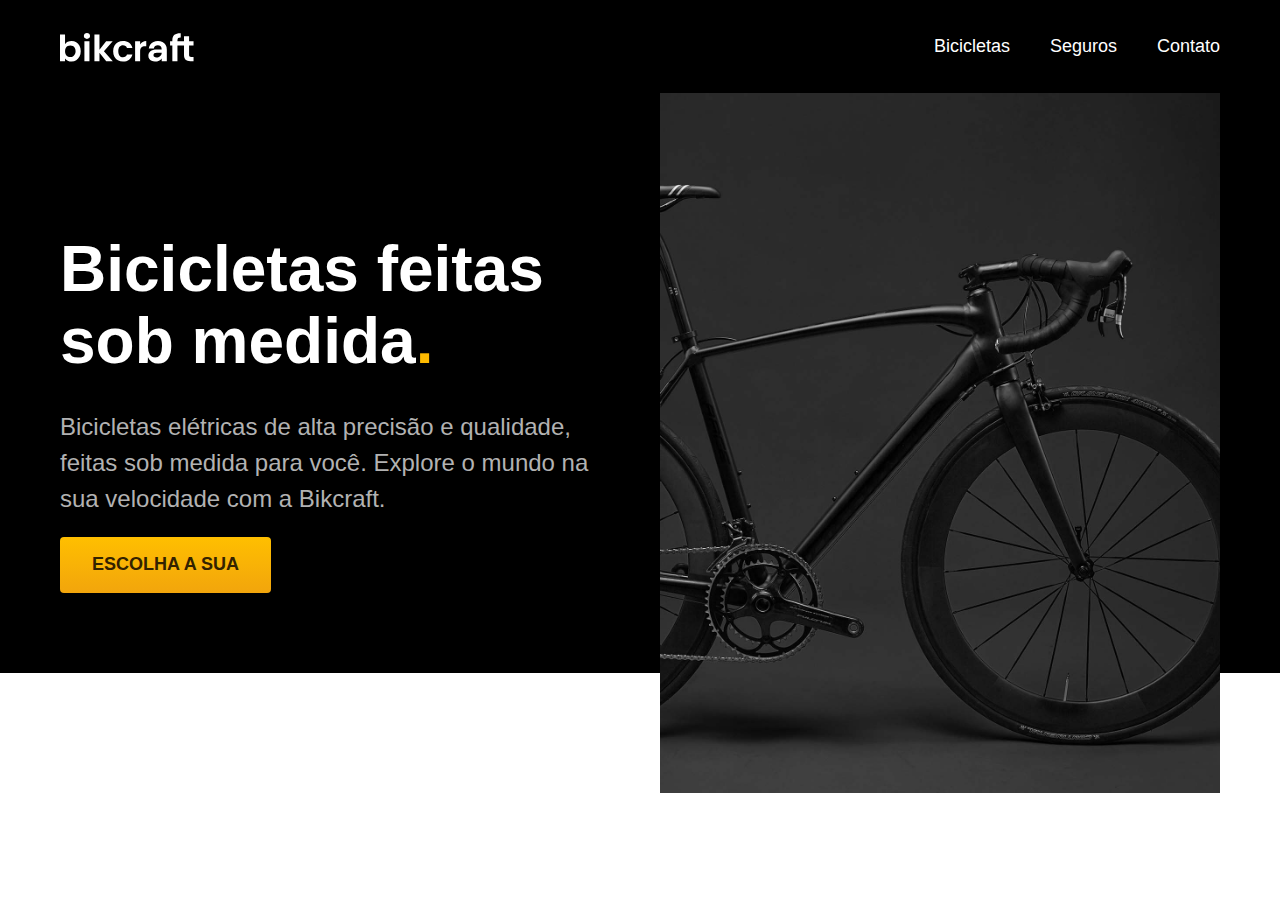
==== index.html @ 970bbe7c "box-shadow" ====
<!DOCTYPE html>

<html lang="pt-br">

<head>
  <meta charset="UTF-8">
  <meta name="viewport" content="width=device-width, initial-scale=1.0">
  <link rel="stylesheet" href="./css/style.css">
  <title>Bikcraft - Bicicletas Elétricas</title>
  <meta name="description" content="Bicicletas elétricas de alta precisão e qualidade, feitas sob medida para o cliente. Explore o mundo na sua velocidade com a Bikcraft." </head>

<body>
  <header class="header-bg">
    <div class="header">
      <a href="/index.html"><img src="/bikcraft.svg" alt="Bikcraft"></a>
      <nav aria-label="primaria"></nav>
      <ul class="header-menu">
        <li><a href="/bicicletas.html">Bicicletas</a></li>
        <li><a href="/seguros.html">Seguros</a></li>
        <li><a href="/contato.html">Contato</a></li>
      </ul>
    </div>
  </header>

  <main class="introducao-bg">
    <div class="introducao">
      <div class="introducao-conteudo">
        <h1>Bicicletas feitas sob medida<span>.</span></h1>
        <p>Bicicletas elétricas de alta precisão e qualidade, feitas sob medida para você. Explore o mundo na sua velocidade com a Bikcraft.</p>
        <a href="/bicicletas.html">Escolha a sua</a>
      </div>
      <div>
        <img src="/fotos/introducao.jpg" alt="Bicicleta elétrica">
      </div>
    </div>
  </main>
</body>

</html>
---- css/style.css ----
body {
  margin: 0px;
  font-family: Arial, Helvetica, sans-serif;
}

ul {
  padding: 0px;
  list-style: none;
}

img {
  max-width: 100%;
  display: block;
}

h1, 
ul,
p {
  margin: 0px;
}

a {
  text-decoration: none;
  color: inherit;
}

.header {
  display: flex;
  flex-wrap: wrap;
  gap: 20px;
  justify-content: space-between;
  align-items: center;
  padding: 20px;
  max-width: 1200px;
  box-sizing: border-box;
  margin-left: auto;
  margin-right: auto;
}

.header-bg {
background-color: #000;
}

.header-menu {
  display: flex;
  flex-wrap: wrap;
  gap: 40px;
}

.header-menu a {
  display: inline-block;
  padding: 16px 0px;
  font-size: 18px;
  color: #ffffff;
  position: relative;
}

.header-menu a:after {
  content: "";
  display: block;
  height: 2px;
  width: 0;
  background: #ffffff;
  margin-top: 4px;
  transition: 0.3s;
  position: absolute;
}

.header-menu a:hover:after {
  width: 100%;
}

@media (max-width: 800px) {
  .header-menu {
    gap: 20px;
  }
  .header-menu a {
    background: #111111;
    padding: 12px 16px;
    border-radius: 4px;
  }
  .header-menu a:hover {
    background-color: #2E2E2E;
  }
  .header-menu a:after {
    display: none;
  }
}

@media (max-width: 600px) {
  .header-menu {
    gap: 12px;
  }
  .header-menu a {
    padding: 8px 12px;
    font-size: 14px;
  }
}

.introducao-bg {
  background: #000000;
  color: #ffffff;
  box-shadow: inset 0px -120px #ffffff;
}

.introducao {
  display: grid;
  grid-template-columns: 1fr 1fr;
  gap: 0px 40px;
  box-sizing: border-box;
  max-width: 1200px;
  padding-left: 20px;
  padding-right: 20px;
  margin-left: auto;
  margin-right: auto;
}

.introducao-conteudo {
  align-self: end;
  padding-bottom: 200px;
}

.introducao h1 {
  margin-bottom: 32px;
  font-size: 64px;
  line-height: 1.125;
}

.introducao h1 span {
  color: #FFBB00;
}

.introducao p {
  margin-bottom: 20px;
  font-size: 24px;
  line-height: 1.5;
  color: #b2b2b2;
}


.introducao img {
 height: 100%;
 object-fit: cover;
}

.introducao a {
  display: inline-block;
  padding: 16px 32px;
  background: linear-gradient(#ffbf00, #f2a50c);
  border-radius: 4px;
  box-shadow: 0 1px 2px rgba(0, 0, 0, 0.1);
  text-transform: uppercase;
  color: #332200;
  font-size: 18px;
  line-height: 1.33;
  font-weight: bold;
}

.introducao a:hover {
  background: linear-gradient(#ffb60d, #e59317) ;
}

@media (max-width: 1200px) {
  .introducao h1 {
    font-size: 48px;
  }
  .introducao p {
    font-size: 18px;
  }
}

@media (max-width: 800px) {
  .introducao h1 {
    font-size: 32px;
    margin-bottom: 16px;
  }
  .introducao-conteudo {
    margin-bottom: 0px;
  } 
  .introducao {
    grid-template-columns: 1fr;
    gap: 32px;
  }
  .introducao img {
    height: 300px;
    width: 100%;
  }
  .introducao-bg {
    padding-top: 40px;
    background: #111111;
    box-shadow: inset 0px -60px #ffffff;
  }
}

@media (max-width: 600px) {
  .introducao a {
    padding: 12px 16px;
    font-size: 16px;
  }
}
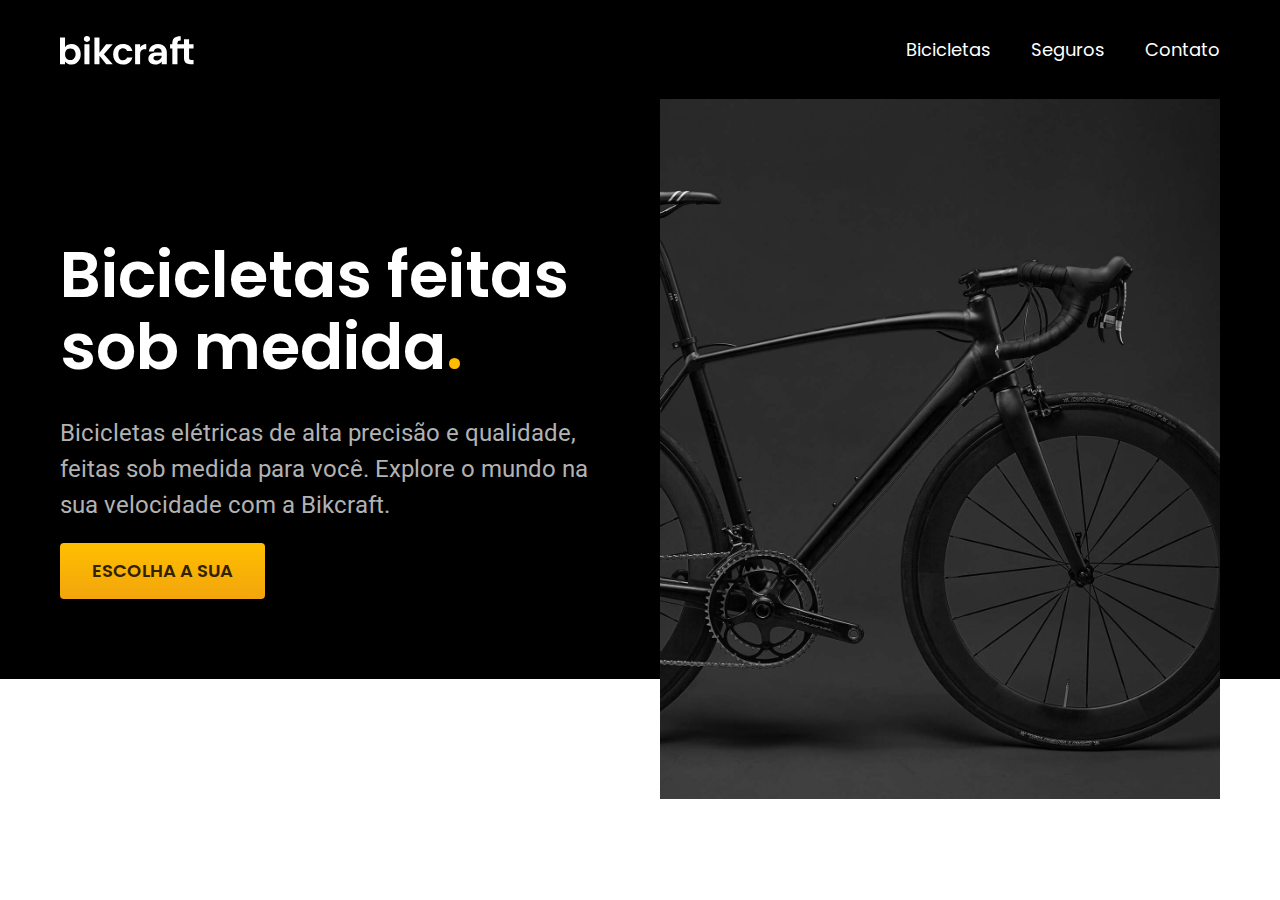
==== commit 25bce35b: "import-css" ====
--- a/index.html
+++ b/index.html
@@ -5,9 +5,14 @@
 <head>
   <meta charset="UTF-8">
   <meta name="viewport" content="width=device-width, initial-scale=1.0">
+  <meta name="description" content="Bicicletas elétricas de alta precisão e qualidade, feitas sob medida para o cliente. Explore o mundo na sua velocidade com a Bikcraft.">
   <link rel="stylesheet" href="./css/style.css">
+  <link rel="preconnect" href="https://fonts.googleapis.com">
+  <link rel="preconnect" href="https://fonts.gstatic.com" crossorigin>
+  <link href="https://fonts.googleapis.com/css2?family=Poppins:wght@400;600&family=Roboto:wght@400;500&display=swap" rel="stylesheet">
   <title>Bikcraft - Bicicletas Elétricas</title>
-  <meta name="description" content="Bicicletas elétricas de alta precisão e qualidade, feitas sob medida para o cliente. Explore o mundo na sua velocidade com a Bikcraft." </head>
+</head>
+
 
 <body>
   <header class="header-bg">
@@ -27,7 +32,7 @@
       <div class="introducao-conteudo">
         <h1>Bicicletas feitas sob medida<span>.</span></h1>
         <p>Bicicletas elétricas de alta precisão e qualidade, feitas sob medida para você. Explore o mundo na sua velocidade com a Bikcraft.</p>
-        <a href="/bicicletas.html">Escolha a sua</a>
+        <a class="botao" href="/bicicletas.html">Escolha a sua</a>
       </div>
       <div>
         <img src="/fotos/introducao.jpg" alt="Bicicleta elétrica">
--- a/css/style.css
+++ b/css/style.css
@@ -1,200 +1,4 @@
-body {
-  margin: 0px;
-  font-family: Arial, Helvetica, sans-serif;
-}
-
-ul {
-  padding: 0px;
-  list-style: none;
-}
-
-img {
-  max-width: 100%;
-  display: block;
-}
-
-h1, 
-ul,
-p {
-  margin: 0px;
-}
-
-a {
-  text-decoration: none;
-  color: inherit;
-}
-
-.header {
-  display: flex;
-  flex-wrap: wrap;
-  gap: 20px;
-  justify-content: space-between;
-  align-items: center;
-  padding: 20px;
-  max-width: 1200px;
-  box-sizing: border-box;
-  margin-left: auto;
-  margin-right: auto;
-}
-
-.header-bg {
-background-color: #000;
-}
-
-.header-menu {
-  display: flex;
-  flex-wrap: wrap;
-  gap: 40px;
-}
-
-.header-menu a {
-  display: inline-block;
-  padding: 16px 0px;
-  font-size: 18px;
-  color: #ffffff;
-  position: relative;
-}
-
-.header-menu a:after {
-  content: "";
-  display: block;
-  height: 2px;
-  width: 0;
-  background: #ffffff;
-  margin-top: 4px;
-  transition: 0.3s;
-  position: absolute;
-}
-
-.header-menu a:hover:after {
-  width: 100%;
-}
-
-@media (max-width: 800px) {
-  .header-menu {
-    gap: 20px;
-  }
-  .header-menu a {
-    background: #111111;
-    padding: 12px 16px;
-    border-radius: 4px;
-  }
-  .header-menu a:hover {
-    background-color: #2E2E2E;
-  }
-  .header-menu a:after {
-    display: none;
-  }
-}
-
-@media (max-width: 600px) {
-  .header-menu {
-    gap: 12px;
-  }
-  .header-menu a {
-    padding: 8px 12px;
-    font-size: 14px;
-  }
-}
-
-.introducao-bg {
-  background: #000000;
-  color: #ffffff;
-  box-shadow: inset 0px -120px #ffffff;
-}
-
-.introducao {
-  display: grid;
-  grid-template-columns: 1fr 1fr;
-  gap: 0px 40px;
-  box-sizing: border-box;
-  max-width: 1200px;
-  padding-left: 20px;
-  padding-right: 20px;
-  margin-left: auto;
-  margin-right: auto;
-}
-
-.introducao-conteudo {
-  align-self: end;
-  padding-bottom: 200px;
-}
-
-.introducao h1 {
-  margin-bottom: 32px;
-  font-size: 64px;
-  line-height: 1.125;
-}
-
-.introducao h1 span {
-  color: #FFBB00;
-}
-
-.introducao p {
-  margin-bottom: 20px;
-  font-size: 24px;
-  line-height: 1.5;
-  color: #b2b2b2;
-}
-
-
-.introducao img {
- height: 100%;
- object-fit: cover;
-}
-
-.introducao a {
-  display: inline-block;
-  padding: 16px 32px;
-  background: linear-gradient(#ffbf00, #f2a50c);
-  border-radius: 4px;
-  box-shadow: 0 1px 2px rgba(0, 0, 0, 0.1);
-  text-transform: uppercase;
-  color: #332200;
-  font-size: 18px;
-  line-height: 1.33;
-  font-weight: bold;
-}
-
-.introducao a:hover {
-  background: linear-gradient(#ffb60d, #e59317) ;
-}
-
-@media (max-width: 1200px) {
-  .introducao h1 {
-    font-size: 48px;
-  }
-  .introducao p {
-    font-size: 18px;
-  }
-}
-
-@media (max-width: 800px) {
-  .introducao h1 {
-    font-size: 32px;
-    margin-bottom: 16px;
-  }
-  .introducao-conteudo {
-    margin-bottom: 0px;
-  } 
-  .introducao {
-    grid-template-columns: 1fr;
-    gap: 32px;
-  }
-  .introducao img {
-    height: 300px;
-    width: 100%;
-  }
-  .introducao-bg {
-    padding-top: 40px;
-    background: #111111;
-    box-shadow: inset 0px -60px #ffffff;
-  }
-}
-
-@media (max-width: 600px) {
-  .introducao a {
-    padding: 12px 16px;
-    font-size: 16px;
-  }
-}+@import "global/header.css";
+@import "global/global.css";
+@import "home/introducao.css";
+@import "utilidades/componentes.css"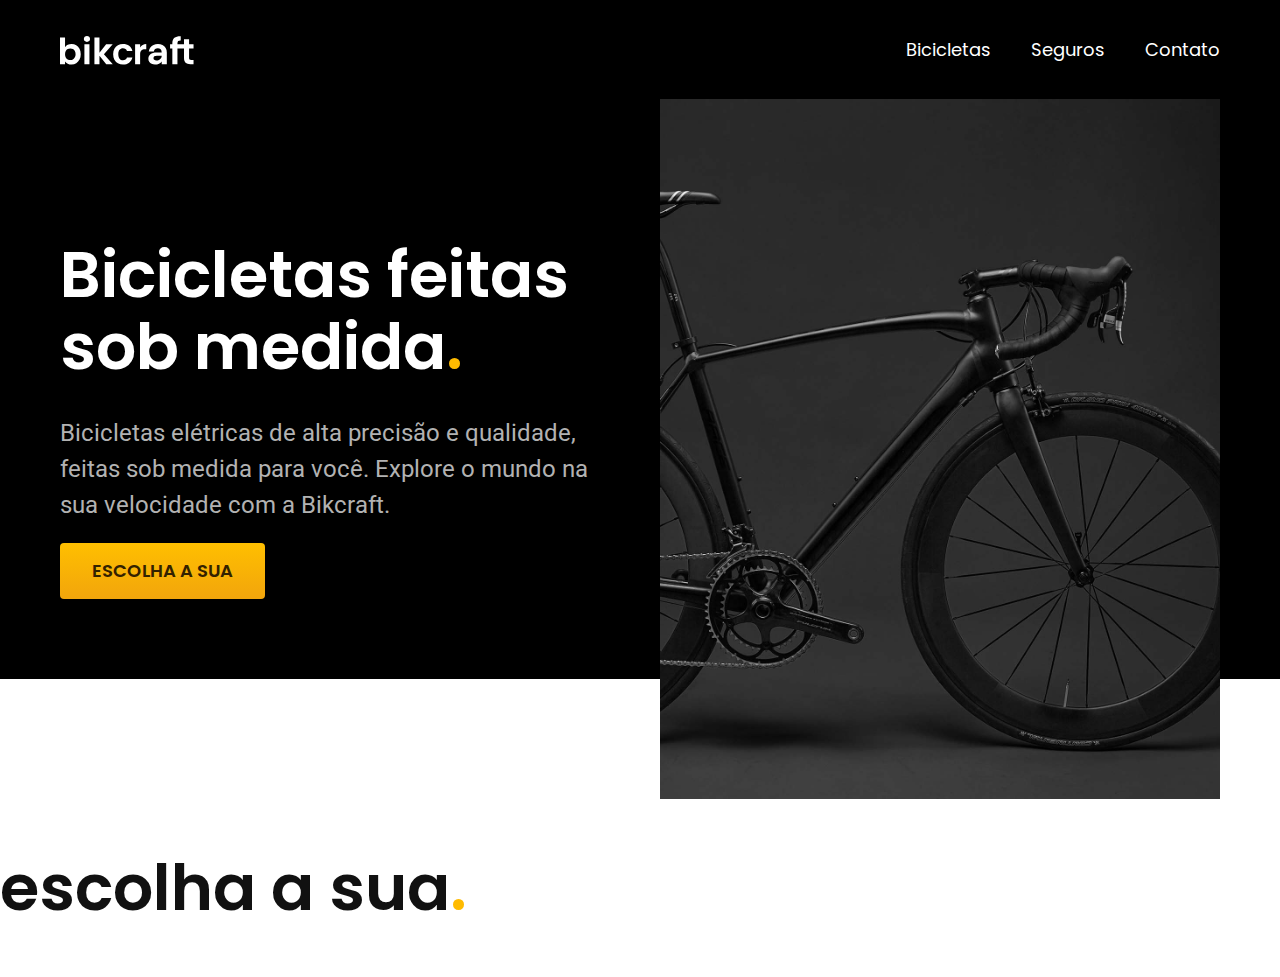
==== commit 2f0578f3: "tipografia-cores-utilitarios" ====
--- a/index.html
+++ b/index.html
@@ -19,7 +19,7 @@
     <div class="header">
       <a href="/index.html"><img src="/bikcraft.svg" alt="Bikcraft"></a>
       <nav aria-label="primaria"></nav>
-      <ul class="header-menu">
+      <ul class="header-menu cor-0">
         <li><a href="/bicicletas.html">Bicicletas</a></li>
         <li><a href="/seguros.html">Seguros</a></li>
         <li><a href="/contato.html">Contato</a></li>
@@ -30,8 +30,8 @@
   <main class="introducao-bg">
     <div class="introducao">
       <div class="introducao-conteudo">
-        <h1>Bicicletas feitas sob medida<span>.</span></h1>
-        <p>Bicicletas elétricas de alta precisão e qualidade, feitas sob medida para você. Explore o mundo na sua velocidade com a Bikcraft.</p>
+        <h1 class="texto-grande cor-0">Bicicletas feitas sob medida<span class="cor-p1">.</span></h1>
+        <p class="texto-medio cor-5">Bicicletas elétricas de alta precisão e qualidade, feitas sob medida para você. Explore o mundo na sua velocidade com a Bikcraft.</p>
         <a class="botao" href="/bicicletas.html">Escolha a sua</a>
       </div>
       <div>
@@ -39,6 +39,8 @@
       </div>
     </div>
   </main>
+
+  <h2 class="texto-grande">escolha a sua<span class="cor-p1">.</span></h2>
 </body>
 
 </html>--- a/css/style.css
+++ b/css/style.css
@@ -1,4 +1,6 @@
 @import "global/header.css";
 @import "global/global.css";
 @import "home/introducao.css";
-@import "utilidades/componentes.css"+@import "utilidades/componentes.css";
+@import "utilidades/tipografia.css";
+@import "utilidades/cores.css";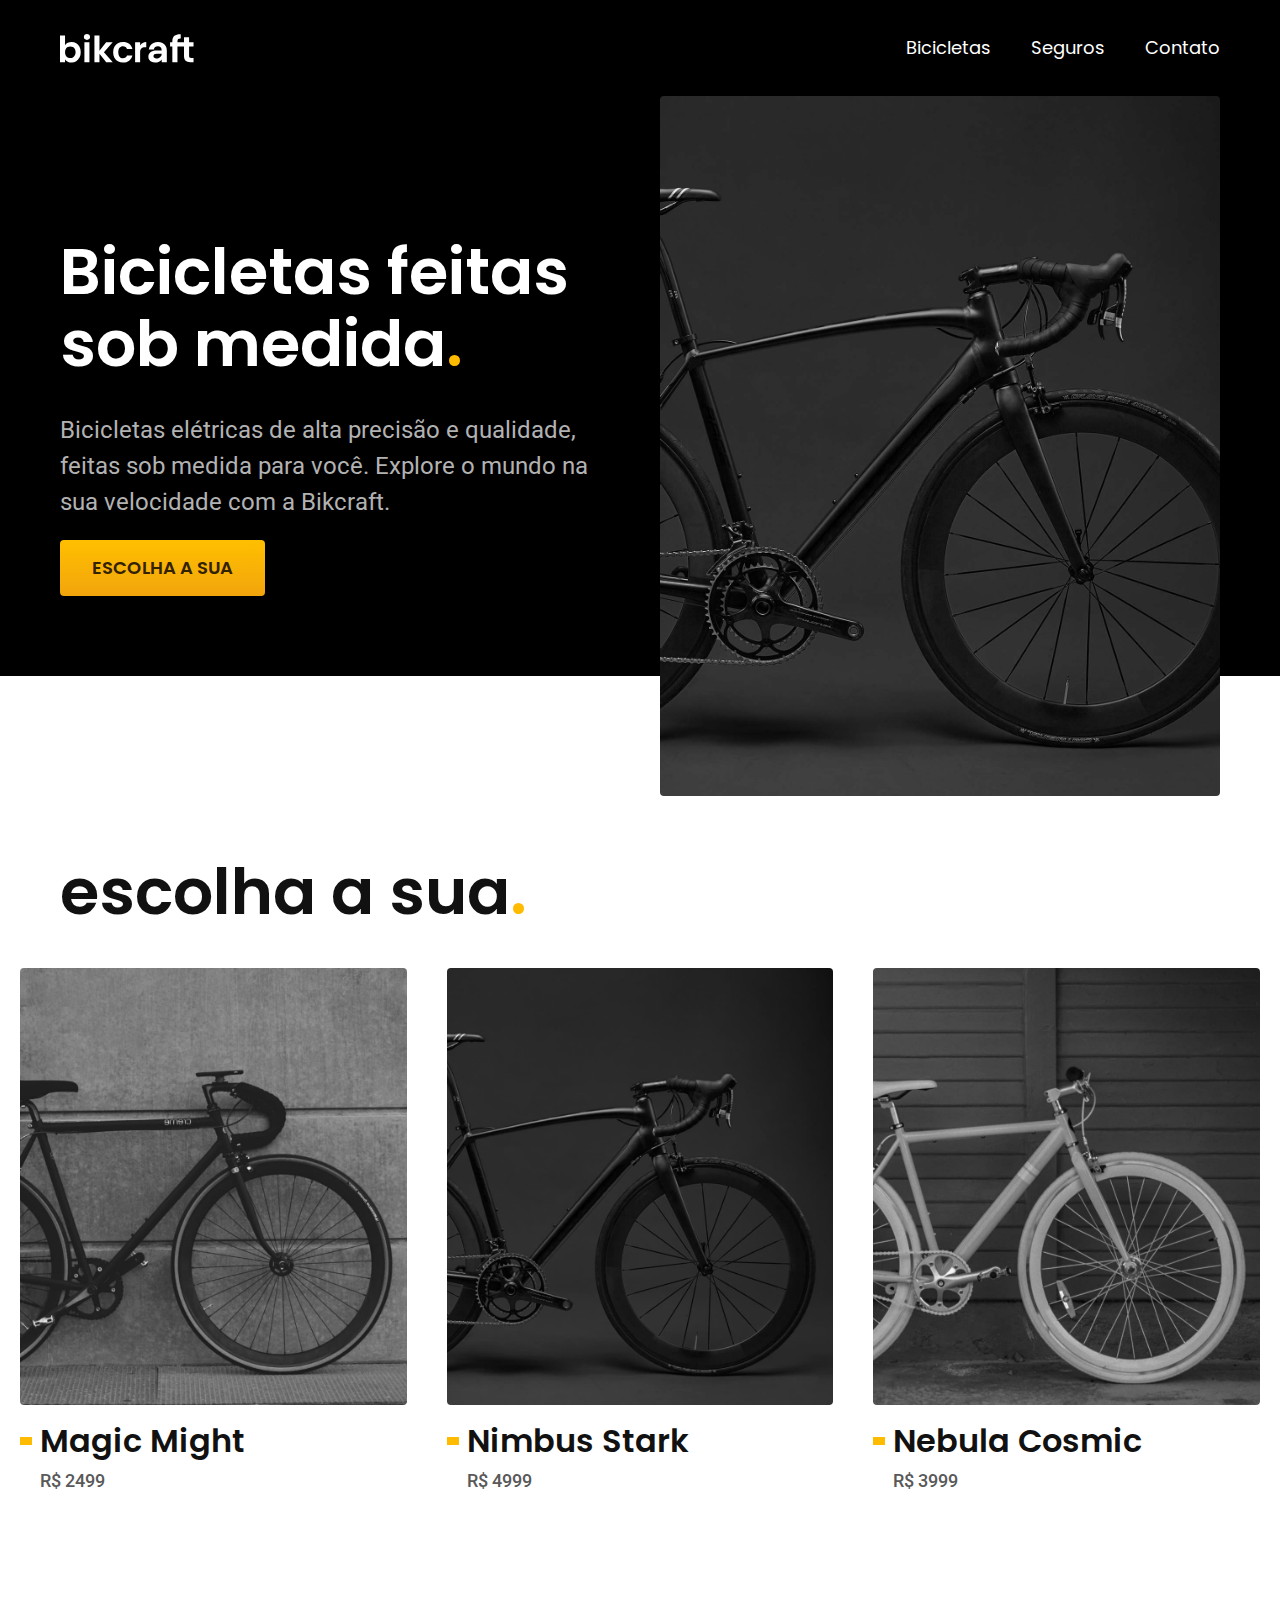
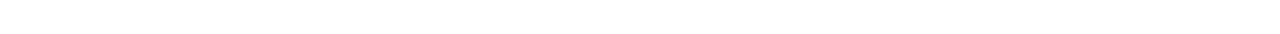
==== commit 3a23b969: "container-bicicleta-lista" ====
--- a/index.html
+++ b/index.html
@@ -16,10 +16,10 @@
 
 <body>
   <header class="header-bg">
-    <div class="header">
+    <div class="container header">
       <a href="/index.html"><img src="/bikcraft.svg" alt="Bikcraft"></a>
       <nav aria-label="primaria"></nav>
-      <ul class="header-menu cor-0">
+      <ul class="header-menu font-1-m cor-0">
         <li><a href="/bicicletas.html">Bicicletas</a></li>
         <li><a href="/seguros.html">Seguros</a></li>
         <li><a href="/contato.html">Contato</a></li>
@@ -28,10 +28,10 @@
   </header>
 
   <main class="introducao-bg">
-    <div class="introducao">
+    <div class="introducao container">
       <div class="introducao-conteudo">
-        <h1 class="texto-grande cor-0">Bicicletas feitas sob medida<span class="cor-p1">.</span></h1>
-        <p class="texto-medio cor-5">Bicicletas elétricas de alta precisão e qualidade, feitas sob medida para você. Explore o mundo na sua velocidade com a Bikcraft.</p>
+        <h1 class="font-1-xxl cor-0">Bicicletas feitas sob medida<span class="cor-p1">.</span></h1>
+        <p class="font-2-l cor-5">Bicicletas elétricas de alta precisão e qualidade, feitas sob medida para você. Explore o mundo na sua velocidade com a Bikcraft.</p>
         <a class="botao" href="/bicicletas.html">Escolha a sua</a>
       </div>
       <div>
@@ -39,8 +39,33 @@
       </div>
     </div>
   </main>
+  <article class="bicicletas-lista">
+    <h2 class="container font-1-xxl">escolha a sua<span class="cor-p1">.</span></h2>
 
-  <h2 class="texto-grande">escolha a sua<span class="cor-p1">.</span></h2>
+    <ul>
+      <li>
+        <a href="/bicicletas/magic.html">
+          <img src="/bicicletas/magic-home.jpg" alt="Bicicleta preta">
+          <h3 class="font-1-xl">Magic Might</h3>
+          <span class="font-2-m  cor-8">R$ 2499</span>
+        </a>
+      </li>
+      <li>
+        <a href="/bicicletas/nimbus.html">
+          <img src="/bicicletas/nimbus-home.jpg" alt="Bicicleta preta">
+          <h3 class="font-1-xl">Nimbus Stark</h3>
+          <span class="font-2-m  cor-8">R$ 4999</span>
+        </a>
+      </li>
+      <li>
+        <a href="/bicicletas/nebula.html">
+          <img src="/bicicletas/nebula-home.jpg" alt="Bicicleta preta">
+          <h3 class="font-1-xl">Nebula Cosmic</h3>
+          <span class="font-2-m  cor-8">R$ 3999</span>
+        </a>
+      </li>
+    </ul>
+  </article>
 </body>
 
 </html>--- a/css/style.css
+++ b/css/style.css
@@ -3,4 +3,5 @@
 @import "home/introducao.css";
 @import "utilidades/componentes.css";
 @import "utilidades/tipografia.css";
-@import "utilidades/cores.css";+@import "utilidades/cores.css";
+@import "bicicletas/bicicletas-lista.css"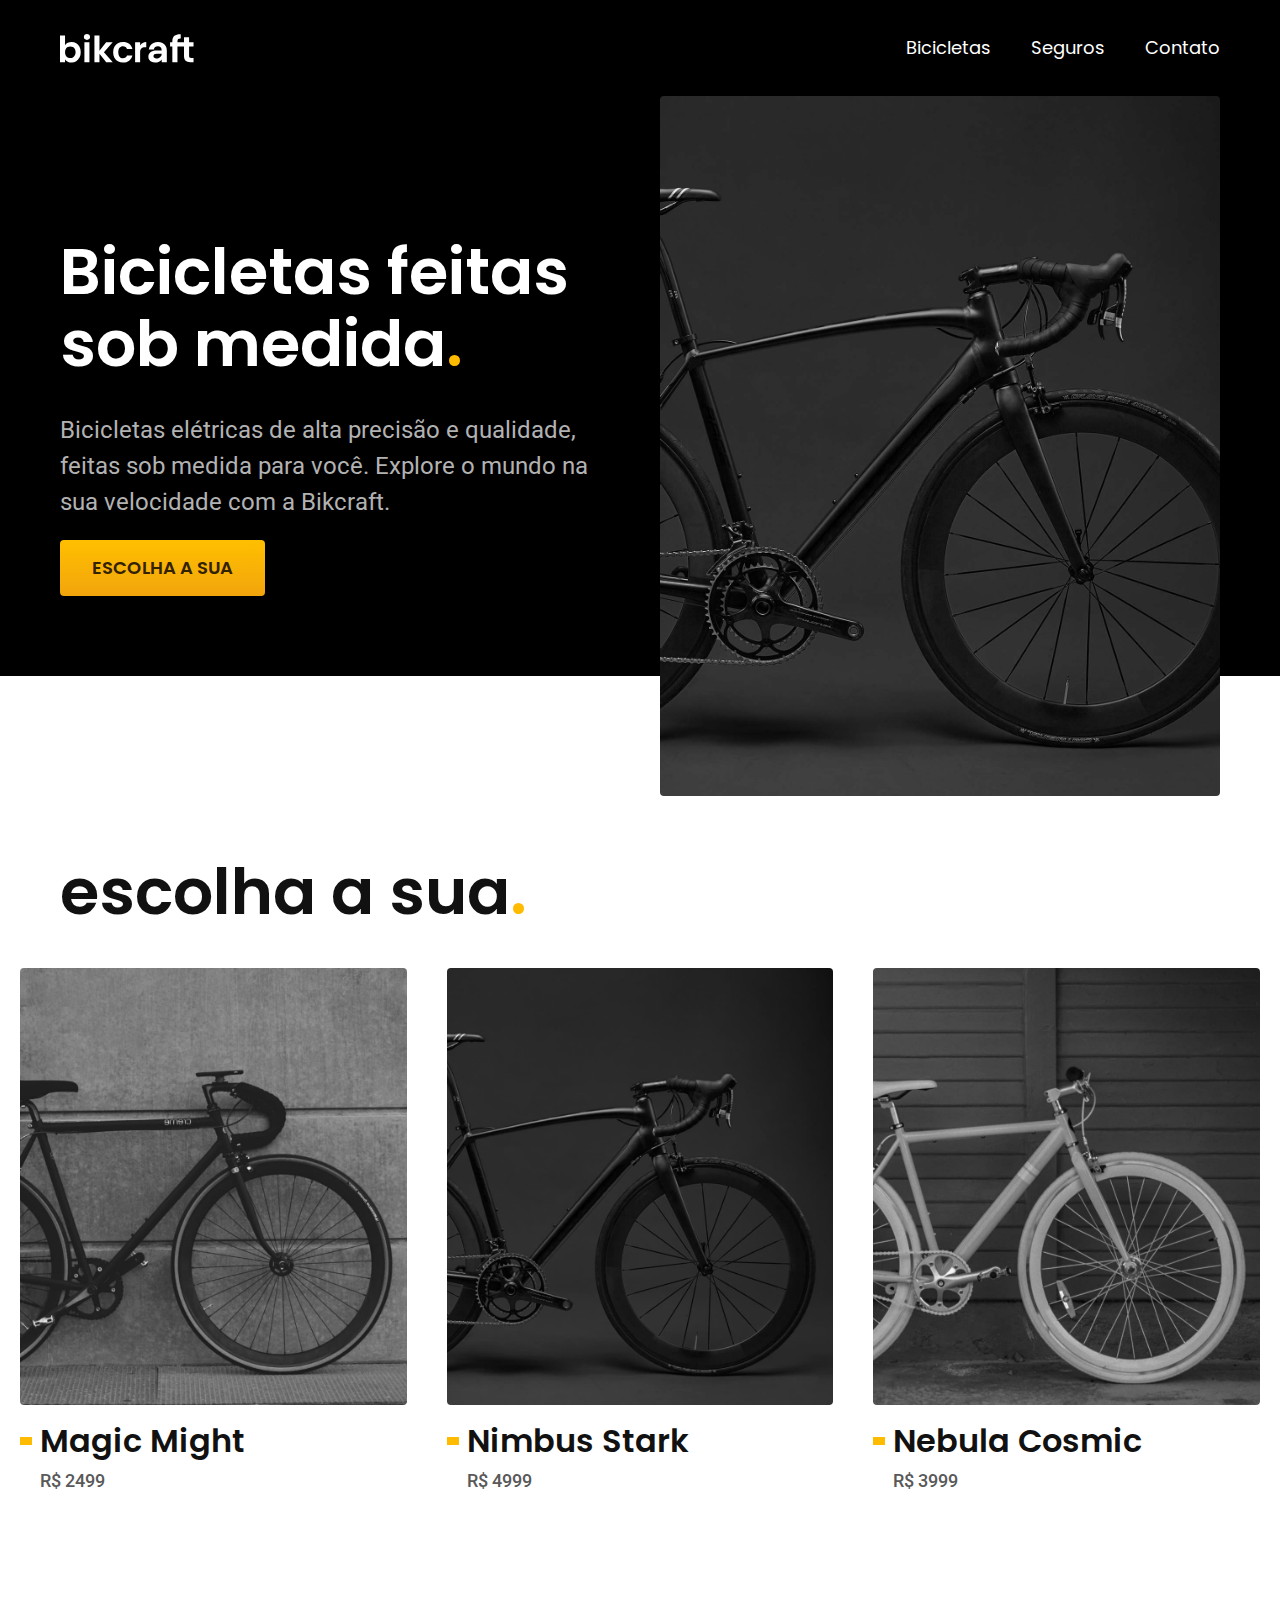
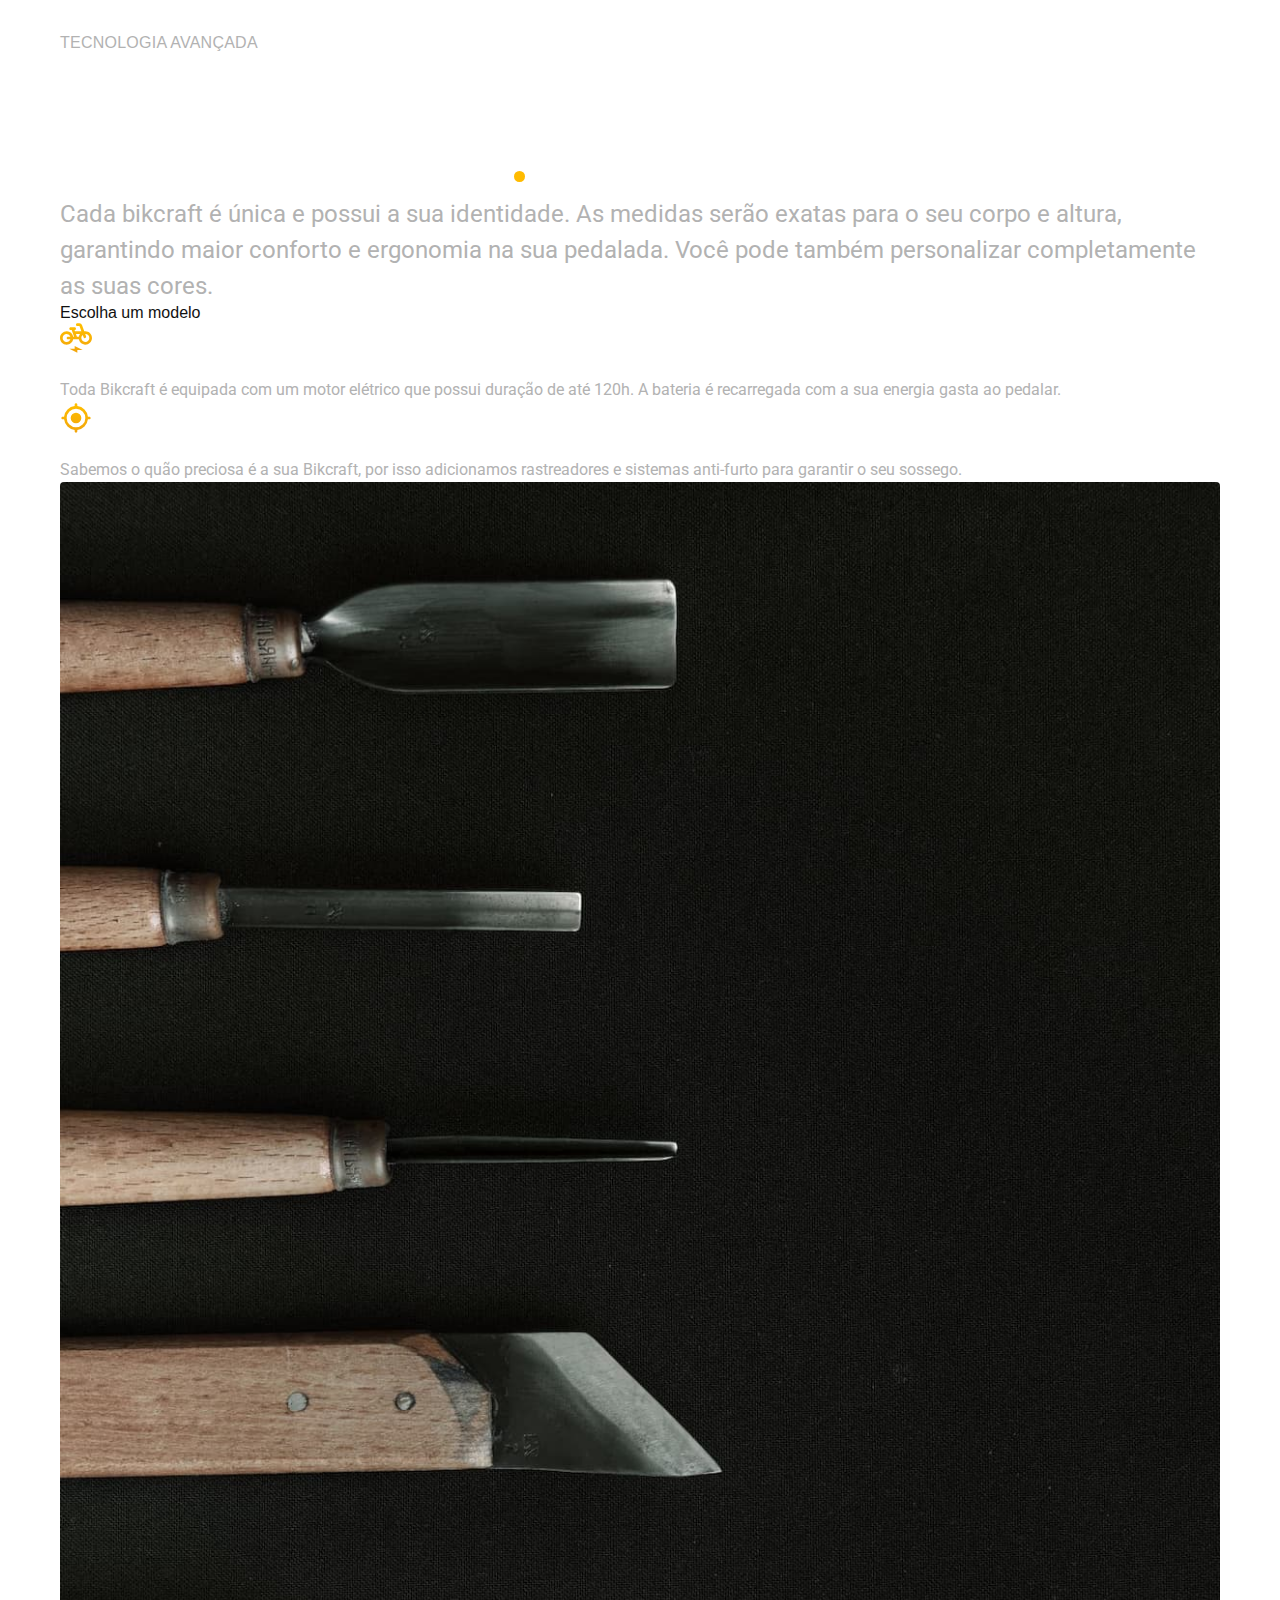
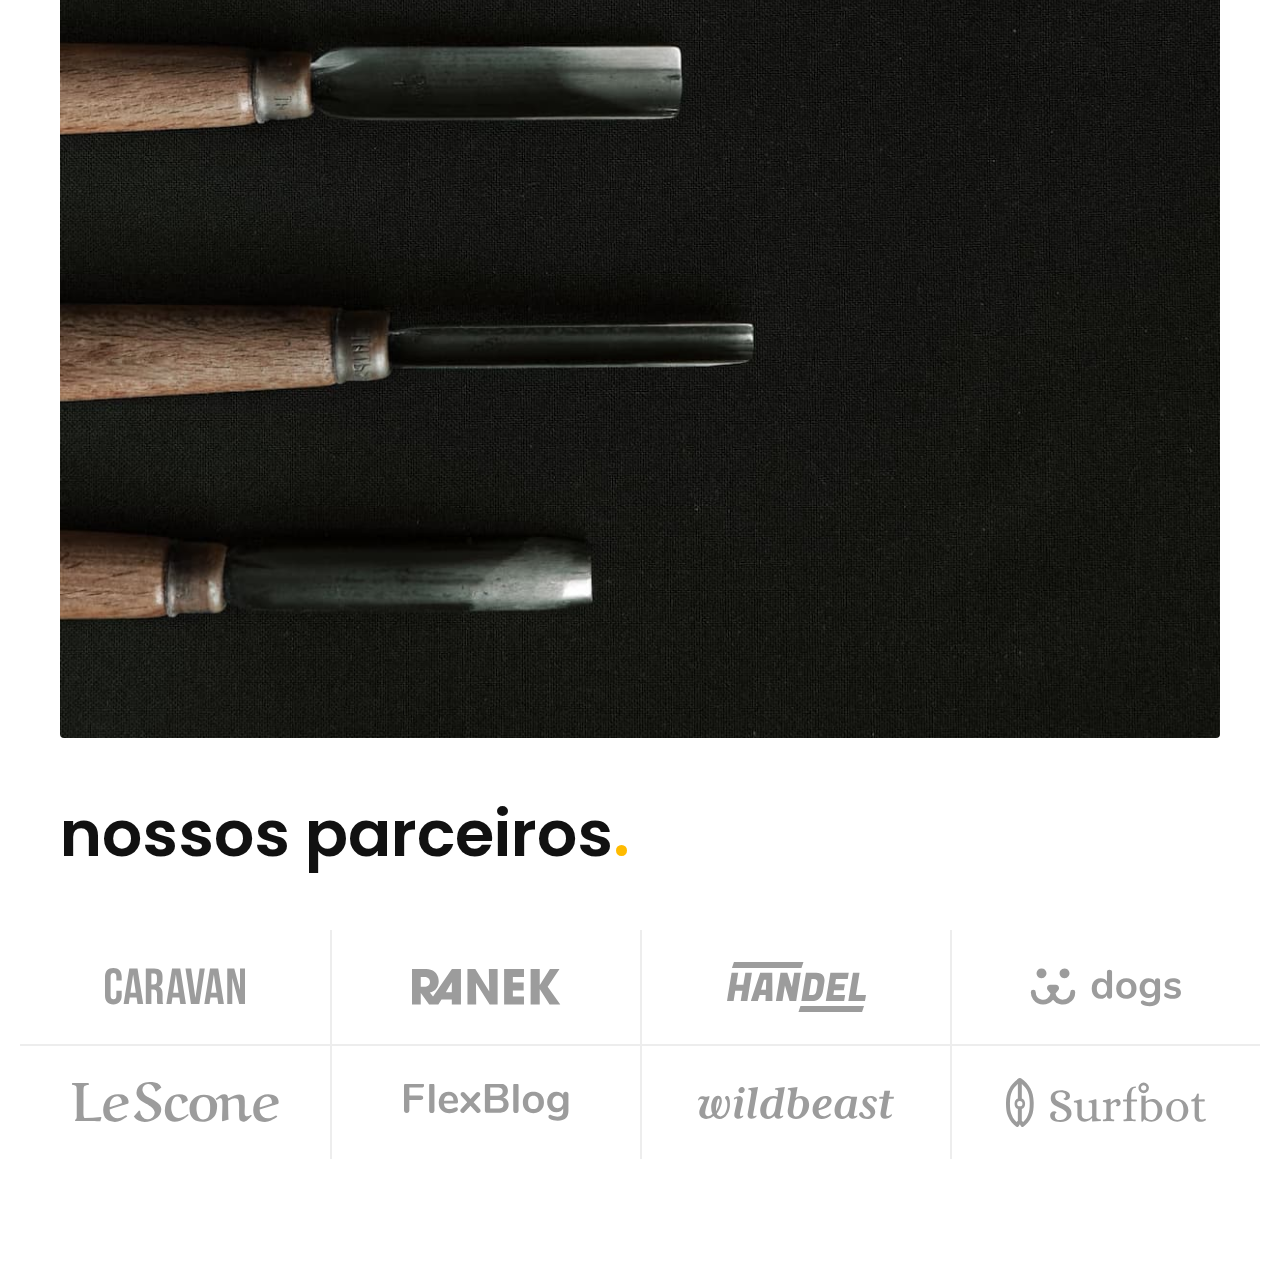
==== commit 0e438c0a: "parceiros" ====
--- a/index.html
+++ b/index.html
@@ -66,6 +66,49 @@
       </li>
     </ul>
   </article>
+
+  <article class="tecnologia-bg">
+    <div class="tecnologia container">
+      <div class="tecnologia-conteudo">
+        <span class="font-2-l-b cor-5">Tecnologia Avançada</span>
+        <h2 class="font-1-xxl cor-0">você escolhe as suas cores e componentes<span class="cor-p1">.</span></h2>
+        <p class="font-2-l cor-5">Cada bikcraft é única e possui a sua identidade. As medidas serão exatas para o seu corpo e altura, garantindo maior conforto e ergonomia na sua pedalada. Você pode também personalizar completamente as suas cores.</p>
+        <a class="link" href="/bicicletas.html">Escolha um modelo</a>
+        <div class="tecnologia-vantagens">
+          <div>
+            <img src="/icones/eletrica.svg" alt="">
+            <h3 class="font-1-m cor-0">Motor Elétrico</h3>
+            <p class="font-2-s cor-5">Toda Bikcraft é equipada com um motor elétrico que possui duração de até 120h. A bateria é recarregada com a sua energia gasta ao pedalar.</p>
+          </div>
+          <div>
+            <img src="/icones/rastreador.svg" alt="">
+            <h3 class="font-1-m cor-0">Rastreador</h3>
+            <p class="font-2-s cor-5">Sabemos o quão preciosa é a sua Bikcraft, por isso adicionamos rastreadores e sistemas anti-furto para garantir o seu sossego. </p>
+          </div>
+        </div>
+      </div>
+      <div class="tecnologia-imagem">
+        <img src="fotos/tecnologia.jpg" alt="">
+      </div>
+    </div>
+
+  </article>
+
+  <section class="parceiros" aria-label="Nossos Parceiros">
+    <h2 class="container font-1-xxl">nossos parceiros<span class="cor-p1">.</span></h2>
+    <ul>
+      <li><img src="/parceiros/caravan.svg" alt="caravan"></li>
+      <li><img src="/parceiros/ranek.svg" alt="ranek"></li>
+      <li><img src="/parceiros/handel.svg" alt="handel"></li>
+      <li><img src="/parceiros/dogs.svg" alt="dogs"></li>
+      <li><img src="/parceiros/lescone.svg" alt="lescone"></li>
+      <li><img src="/parceiros/flexblog.svg" alt="flexbog"></li>
+      <li><img src="/parceiros/wildbeast.svg" alt="wildbeast.svg"></li>
+      <li><img src="/parceiros/surfbot.svg" alt="surfbot.svg"></li>
+
+
+    </ul>
+  </section>
 </body>
 
 </html>--- a/css/style.css
+++ b/css/style.css
@@ -4,4 +4,6 @@
 @import "utilidades/componentes.css";
 @import "utilidades/tipografia.css";
 @import "utilidades/cores.css";
-@import "bicicletas/bicicletas-lista.css"+@import "bicicletas/bicicletas-lista.css";
+@import "home/tecnologia.css";
+@import "home/parceiros.css";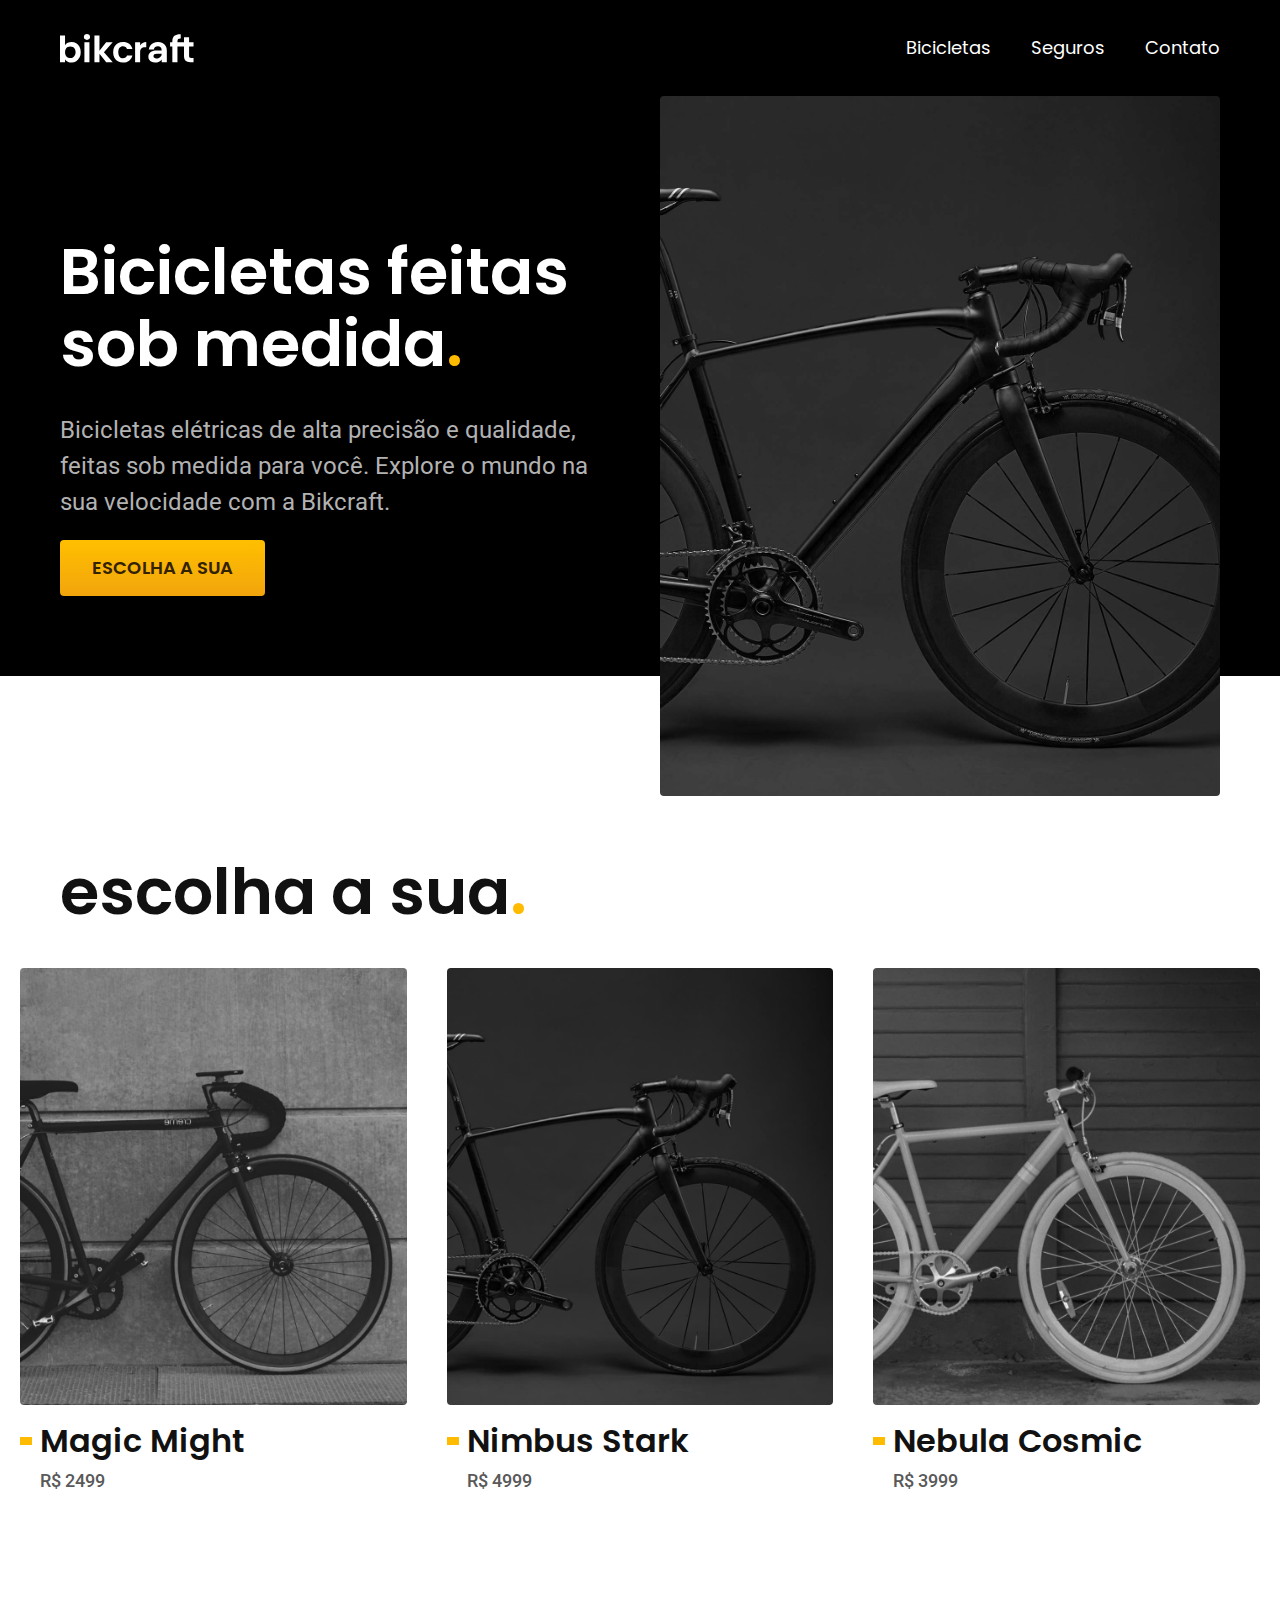
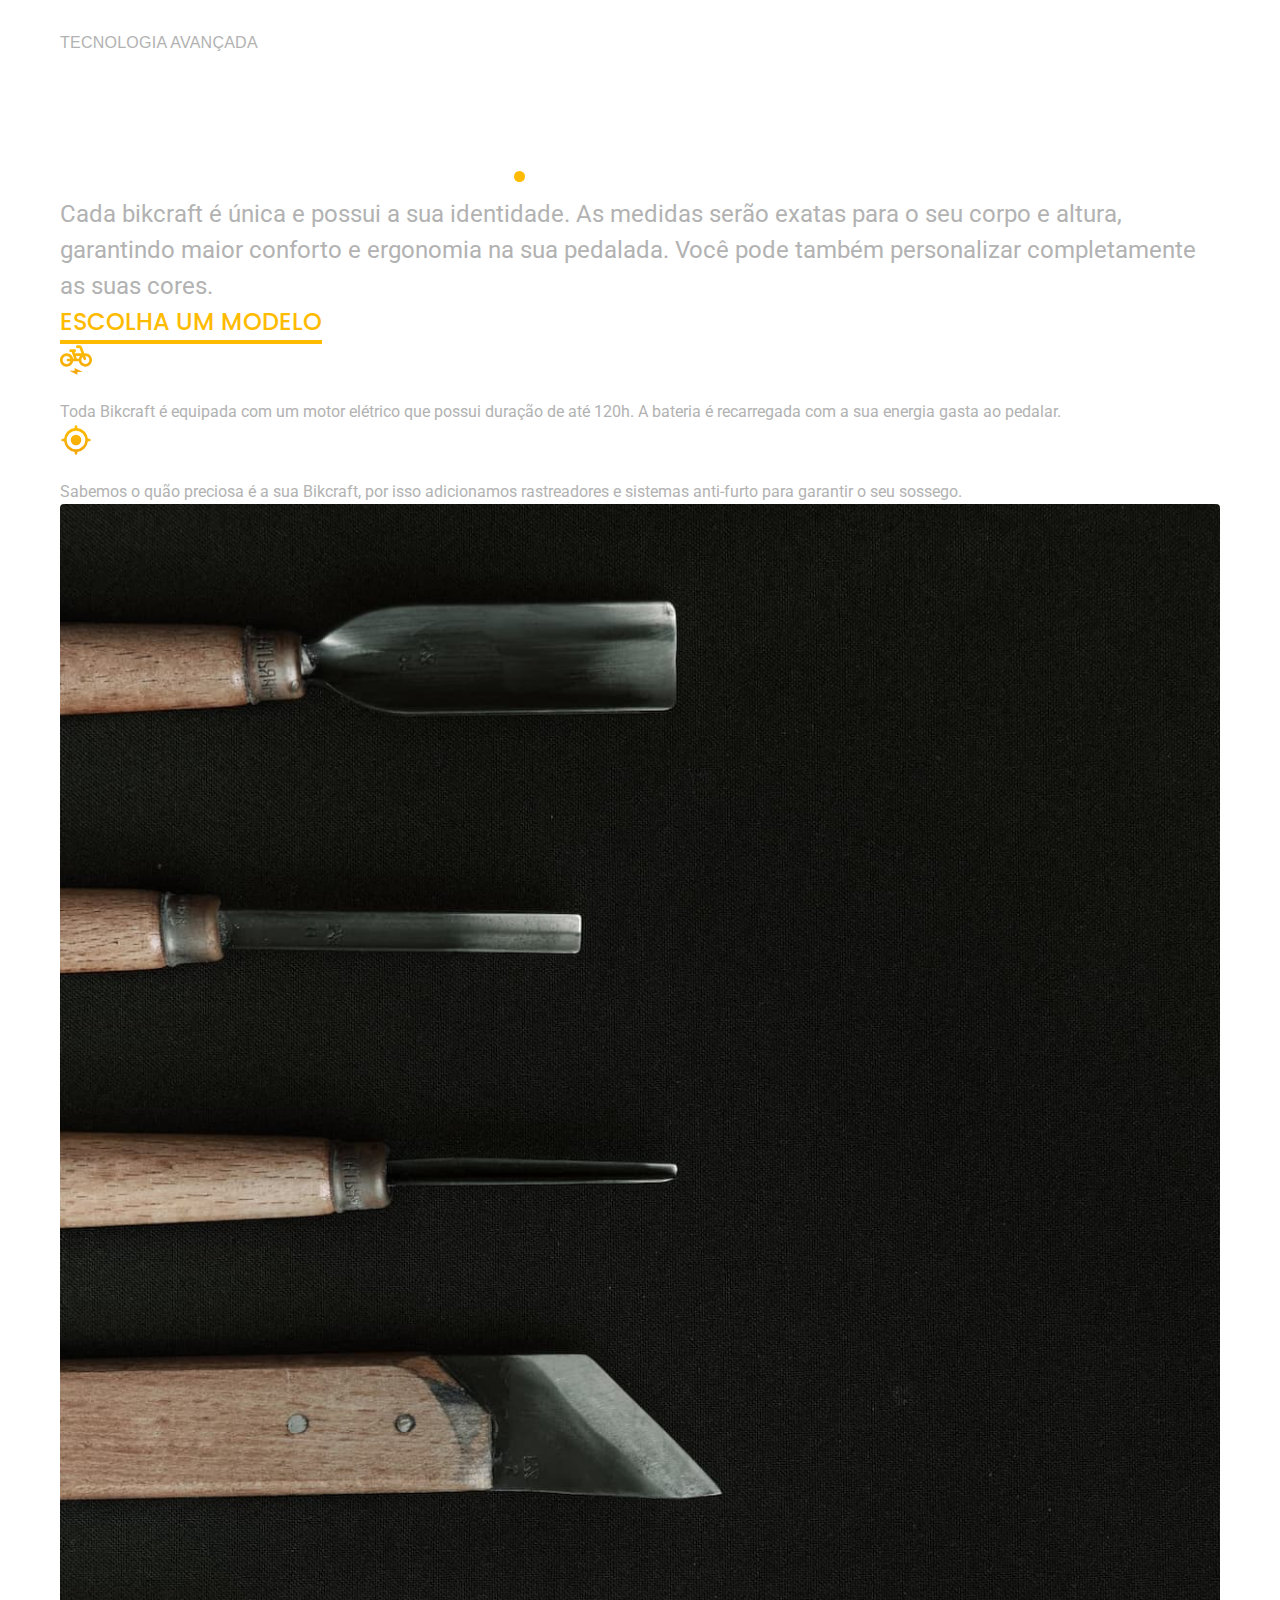
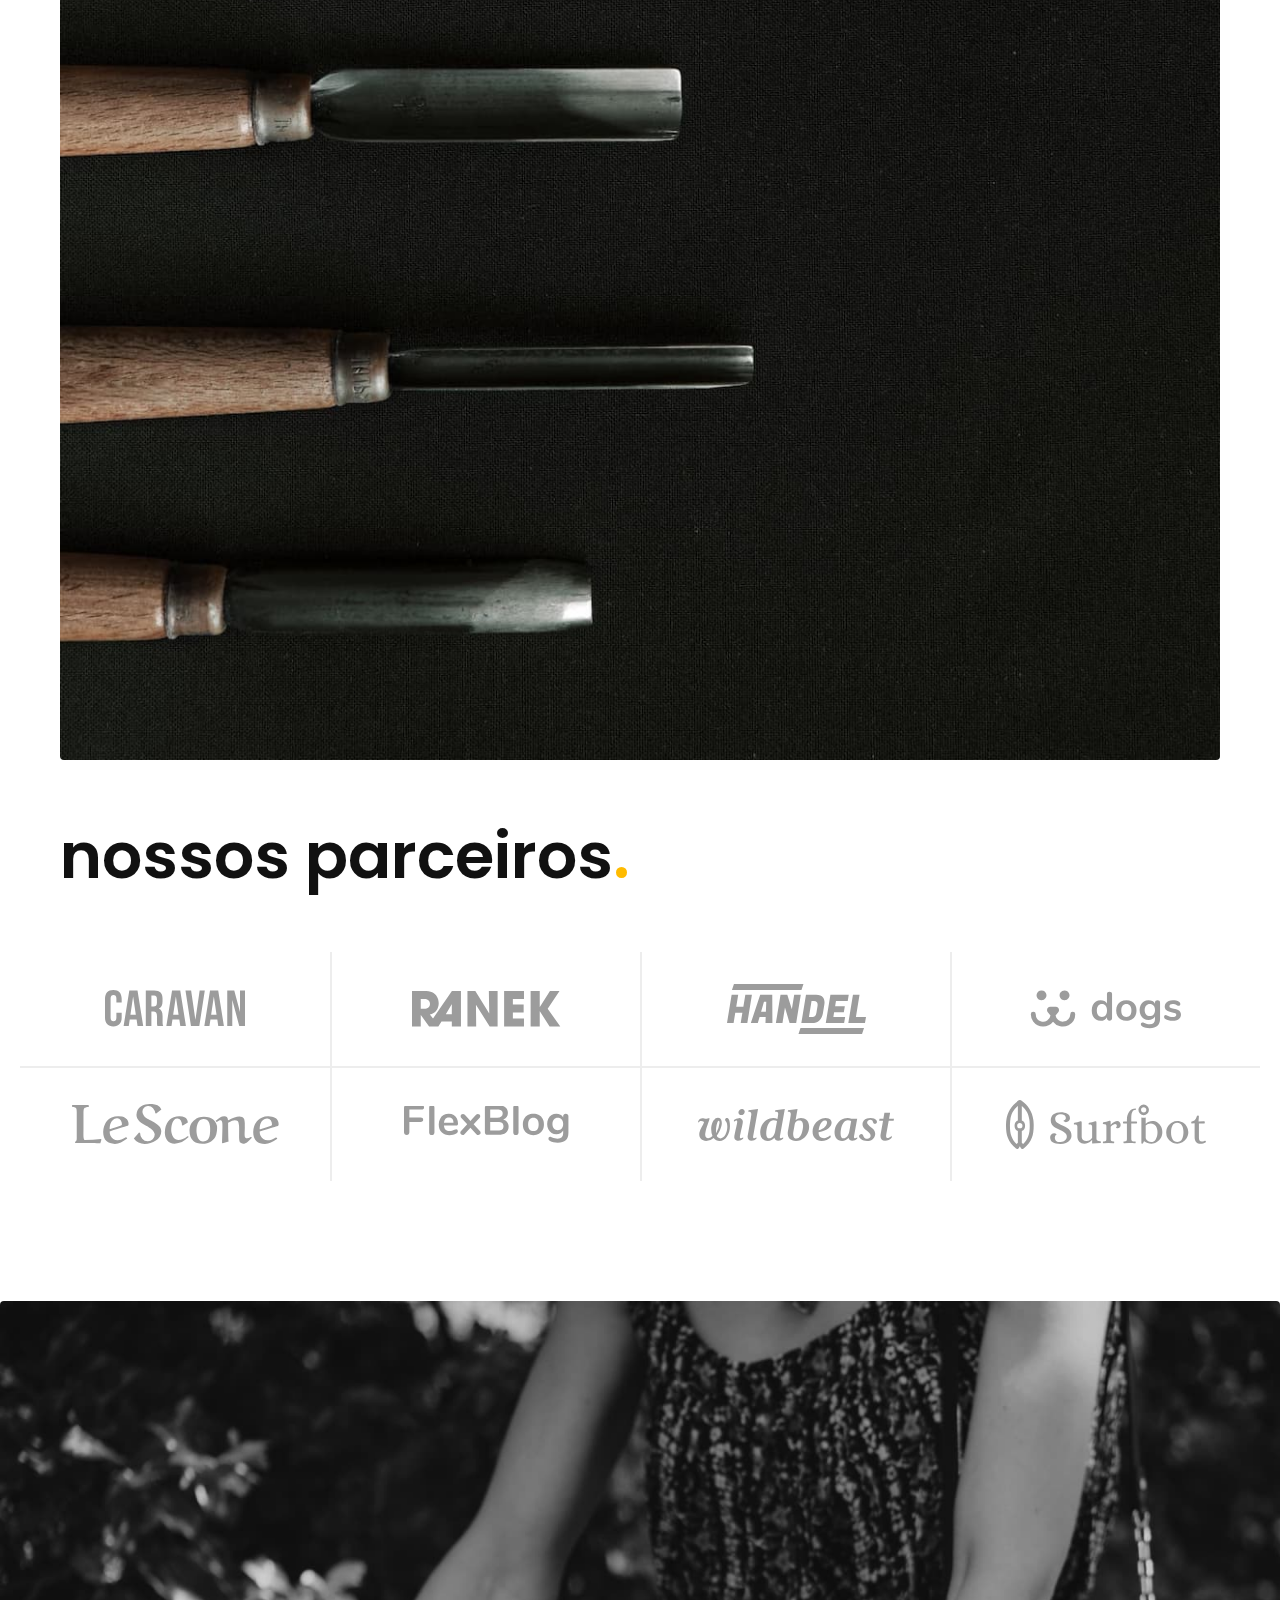
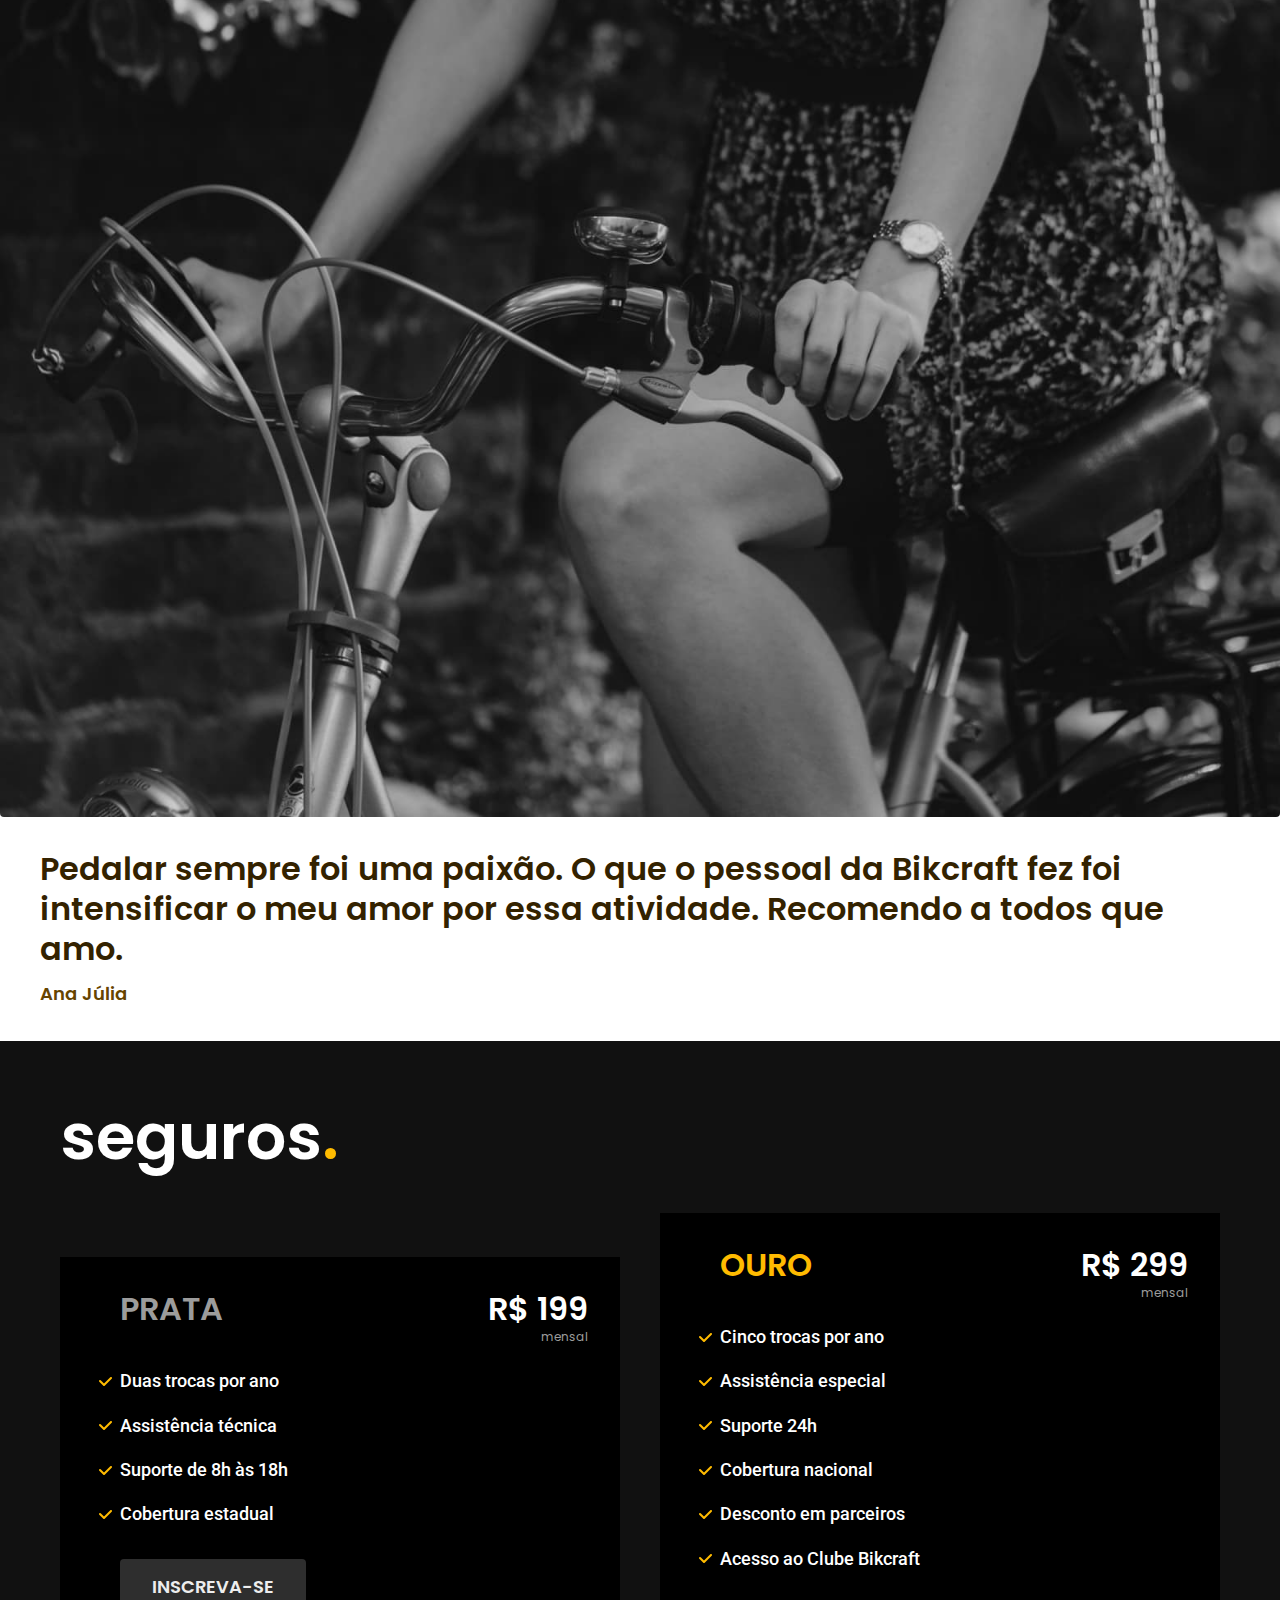
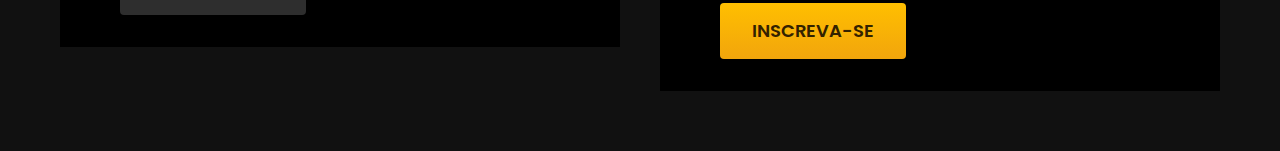
==== commit 7ef7684a: "seguros" ====
--- a/index.html
+++ b/index.html
@@ -6,10 +6,10 @@
   <meta charset="UTF-8">
   <meta name="viewport" content="width=device-width, initial-scale=1.0">
   <meta name="description" content="Bicicletas elétricas de alta precisão e qualidade, feitas sob medida para o cliente. Explore o mundo na sua velocidade com a Bikcraft.">
-  <link rel="stylesheet" href="./css/style.css">
+  <link rel="stylesheet" href="/css/style.css">
   <link rel="preconnect" href="https://fonts.googleapis.com">
   <link rel="preconnect" href="https://fonts.gstatic.com" crossorigin>
-  <link href="https://fonts.googleapis.com/css2?family=Poppins:wght@400;600&family=Roboto:wght@400;500&display=swap" rel="stylesheet">
+  <link href="https://fonts.googleapis.com/css2?family=Merriweather:ital,wght@1,900&family=Poppins:wght@400;600&family=Roboto:wght@400;500&display=swap" rel="stylesheet">
   <title>Bikcraft - Bicicletas Elétricas</title>
 </head>
 
@@ -109,6 +109,53 @@
 
     </ul>
   </section>
+
+  <section class="depoimento" aria-label="Depoimento">
+    <div>
+      <img src="/fotos/depoimento.jpg" alt="Pessoa pedalando uma bicicleta Bikcraft.">
+    </div>
+    <div class="depoimento-conteudo">
+      <blockquote class="font-1-xl cor-p5">
+        <p>Pedalar sempre foi uma paixão. O que o pessoal da Bikcraft fez foi intensificar o meu amor por essa atividade. Recomendo a todos que amo.</p>
+        <span class="font-1-m-b cor-p4">Ana Júlia</span>
+      </blockquote>
+    </div>
+
+  </section>
+
+  <article class="seguros-bg">
+    <div class="seguros container">
+      <h2 class="font-1-xxl cor-0">seguros<span class="cor-p1">.</span></h2>
+      <div class="seguros-item">
+        <h3 class="font-1-xl cor-6">PRATA</h3>
+        <span class="font-1-xl cor-0">R$ 199<span class="font-1-xs cor-6">mensal</span></span>
+        <ul class="font-2-m cor-0">
+          <li>Duas trocas por ano</li>
+          <li>Assistência técnica</li>
+          <li>Suporte de 8h às 18h</li>
+          <li>Cobertura estadual</li>
+        </ul>
+        <a class="botao secundario" href="/orcamento.html">Inscreva-se</a>
+
+
+      </div>
+      <div class="seguros-item">
+        <h3 class="font-1-xl cor-p1">OURO</h3>
+        <span class="font-1-xl cor-0">R$ 299<span class="font-1-xs cor-6">mensal</span></span>
+        <ul class="font-2-m cor-0">
+          <li>Cinco trocas por ano</li>
+          <li>Assistência especial</li>
+          <li>Suporte 24h</li>
+          <li>Cobertura nacional</li>
+          <li>Desconto em parceiros</li>
+          <li>Acesso ao Clube Bikcraft</li>
+
+        </ul>
+        <a class="botao" href="/orcamento.html">Inscreva-se</a>
+
+      </div>
+    </div>
+  </article>
 </body>
 
 </html>--- a/css/style.css
+++ b/css/style.css
@@ -6,4 +6,6 @@
 @import "utilidades/cores.css";
 @import "bicicletas/bicicletas-lista.css";
 @import "home/tecnologia.css";
-@import "home/parceiros.css";+@import "home/parceiros.css";
+@import "home/depoimento.css";
+@import "/seguros/seguros.css";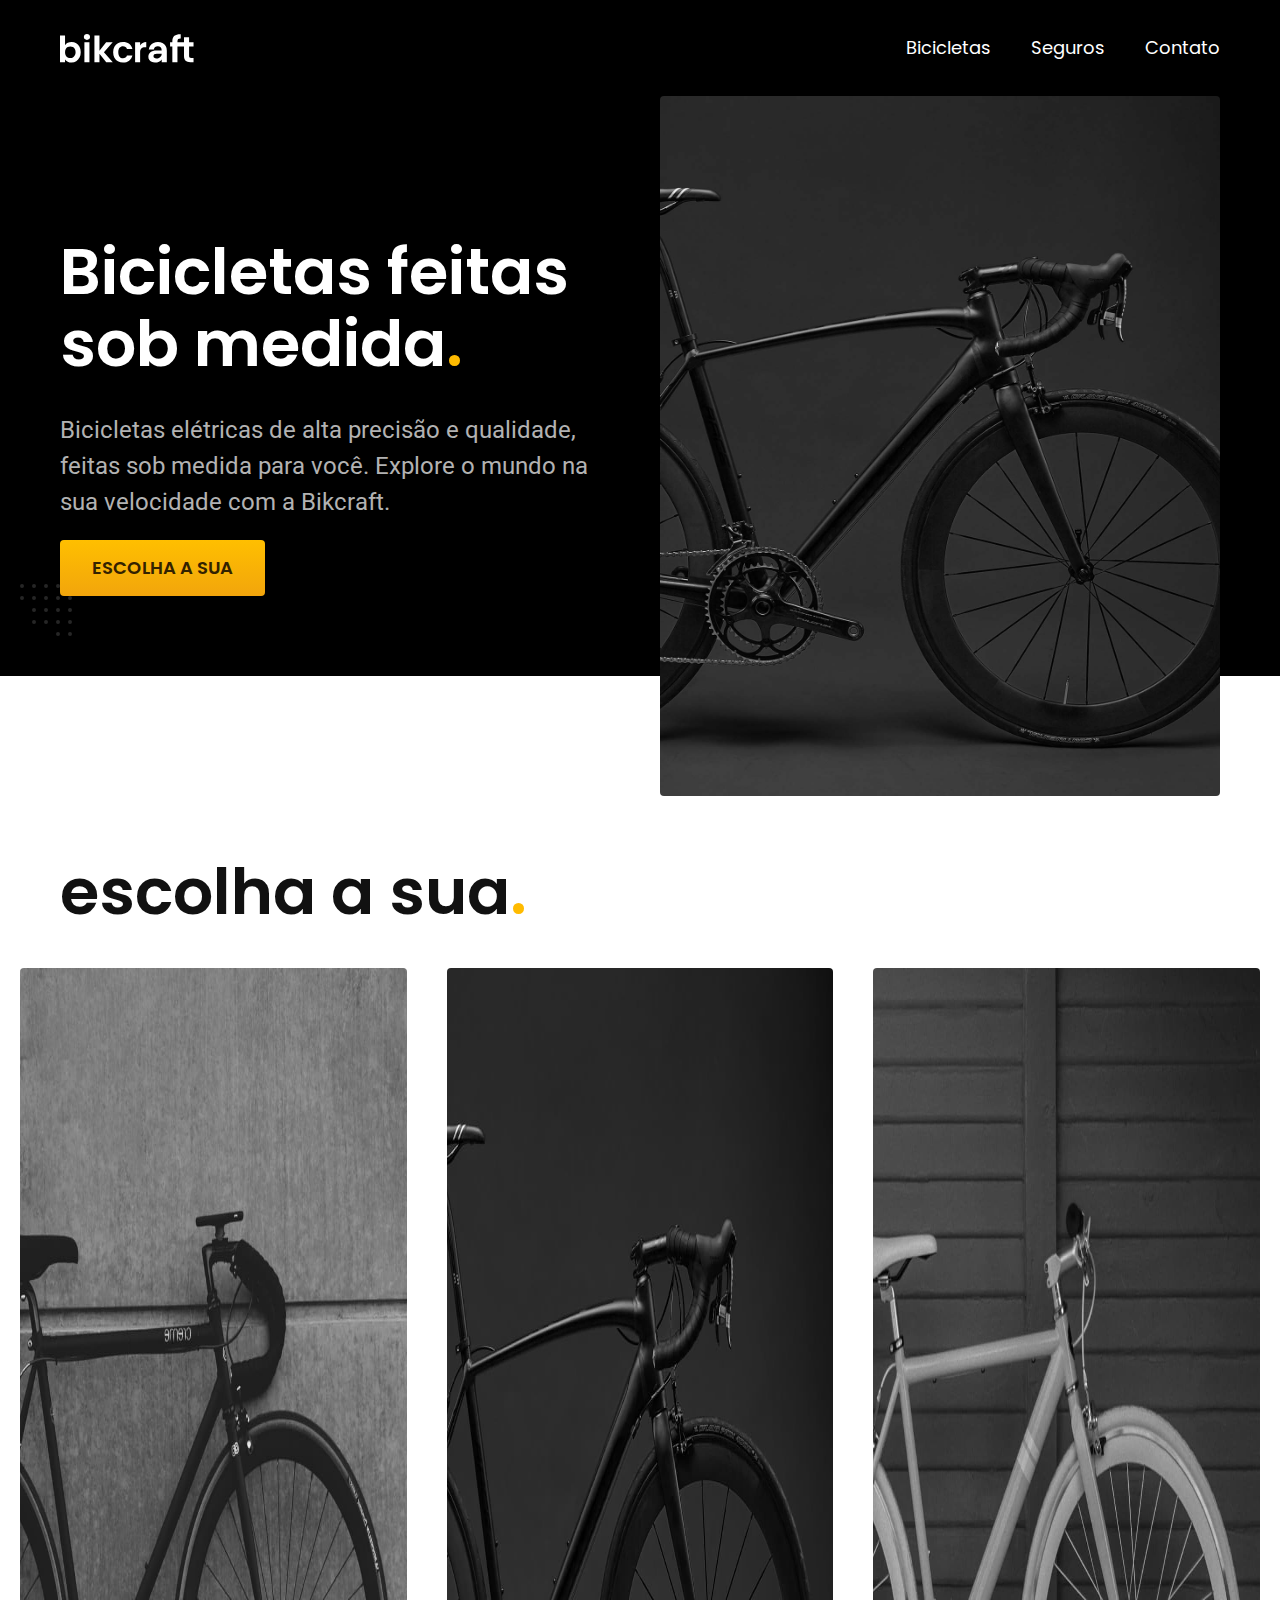
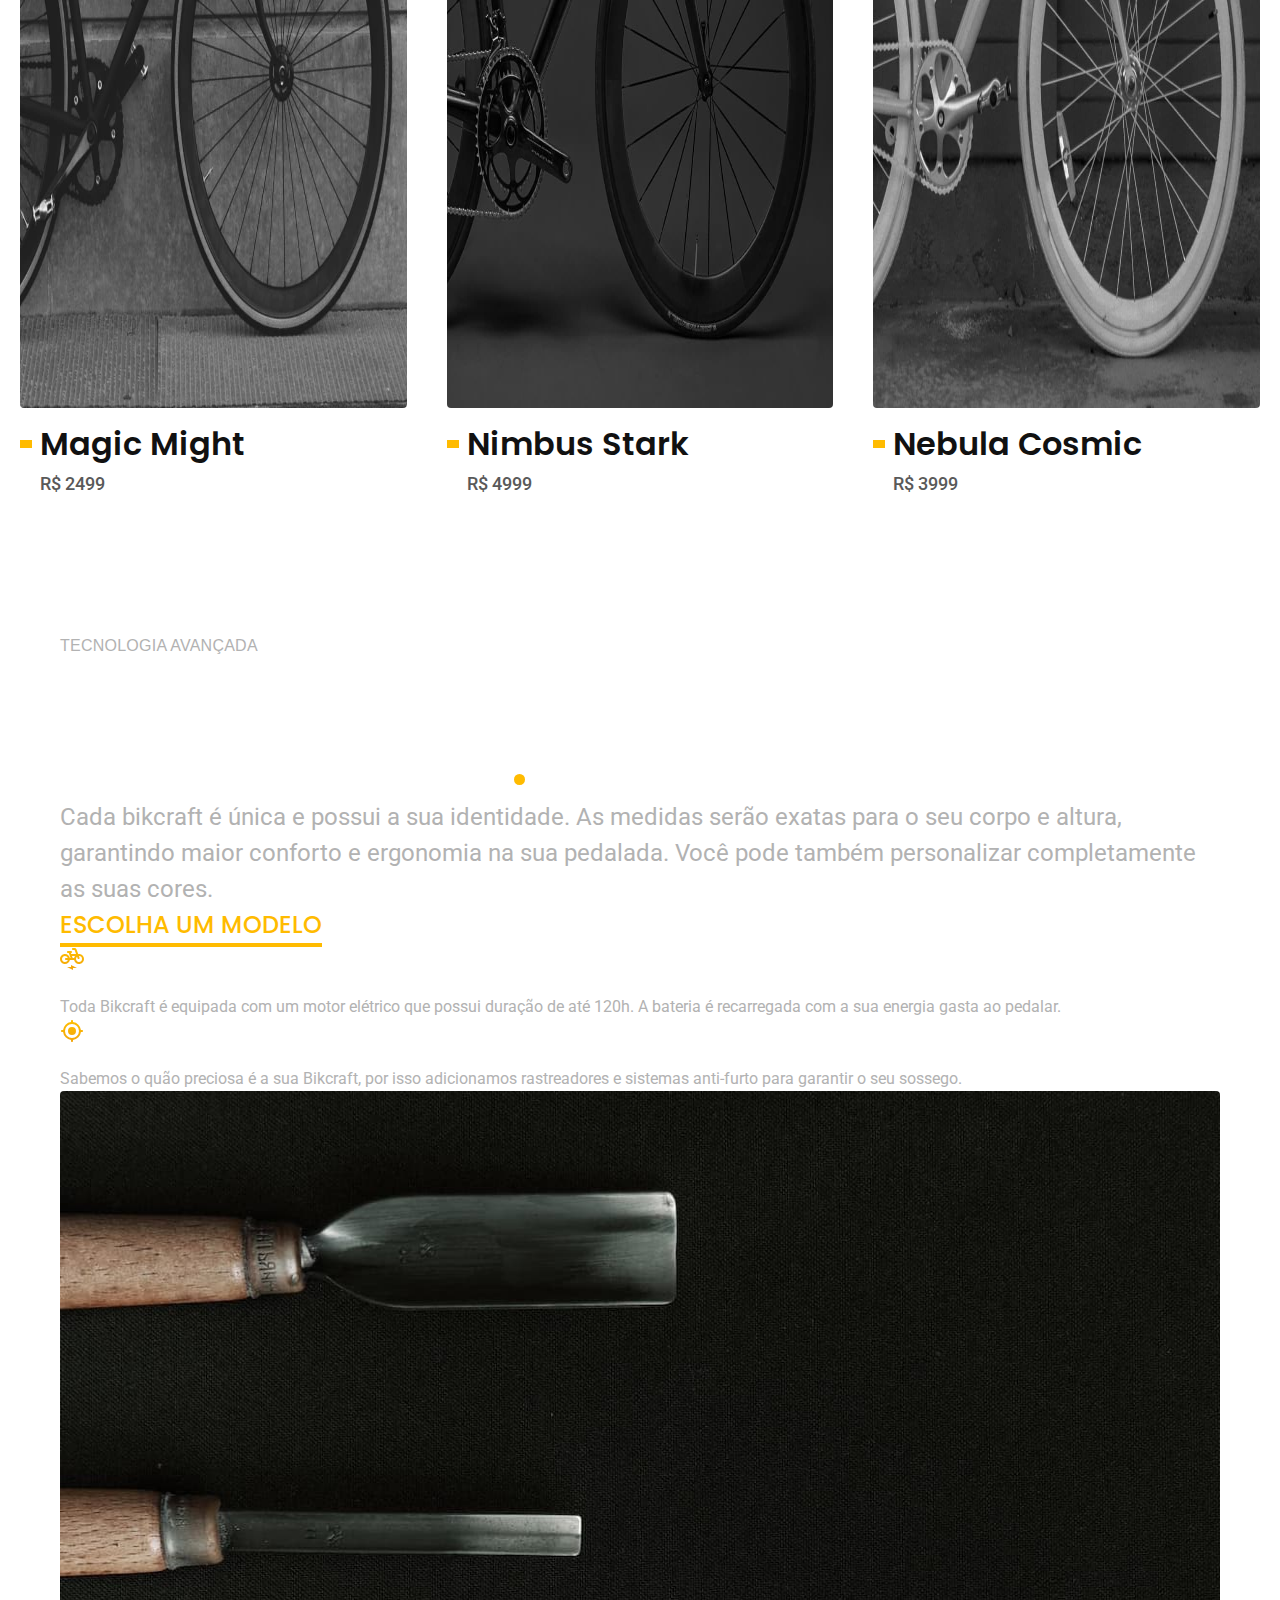
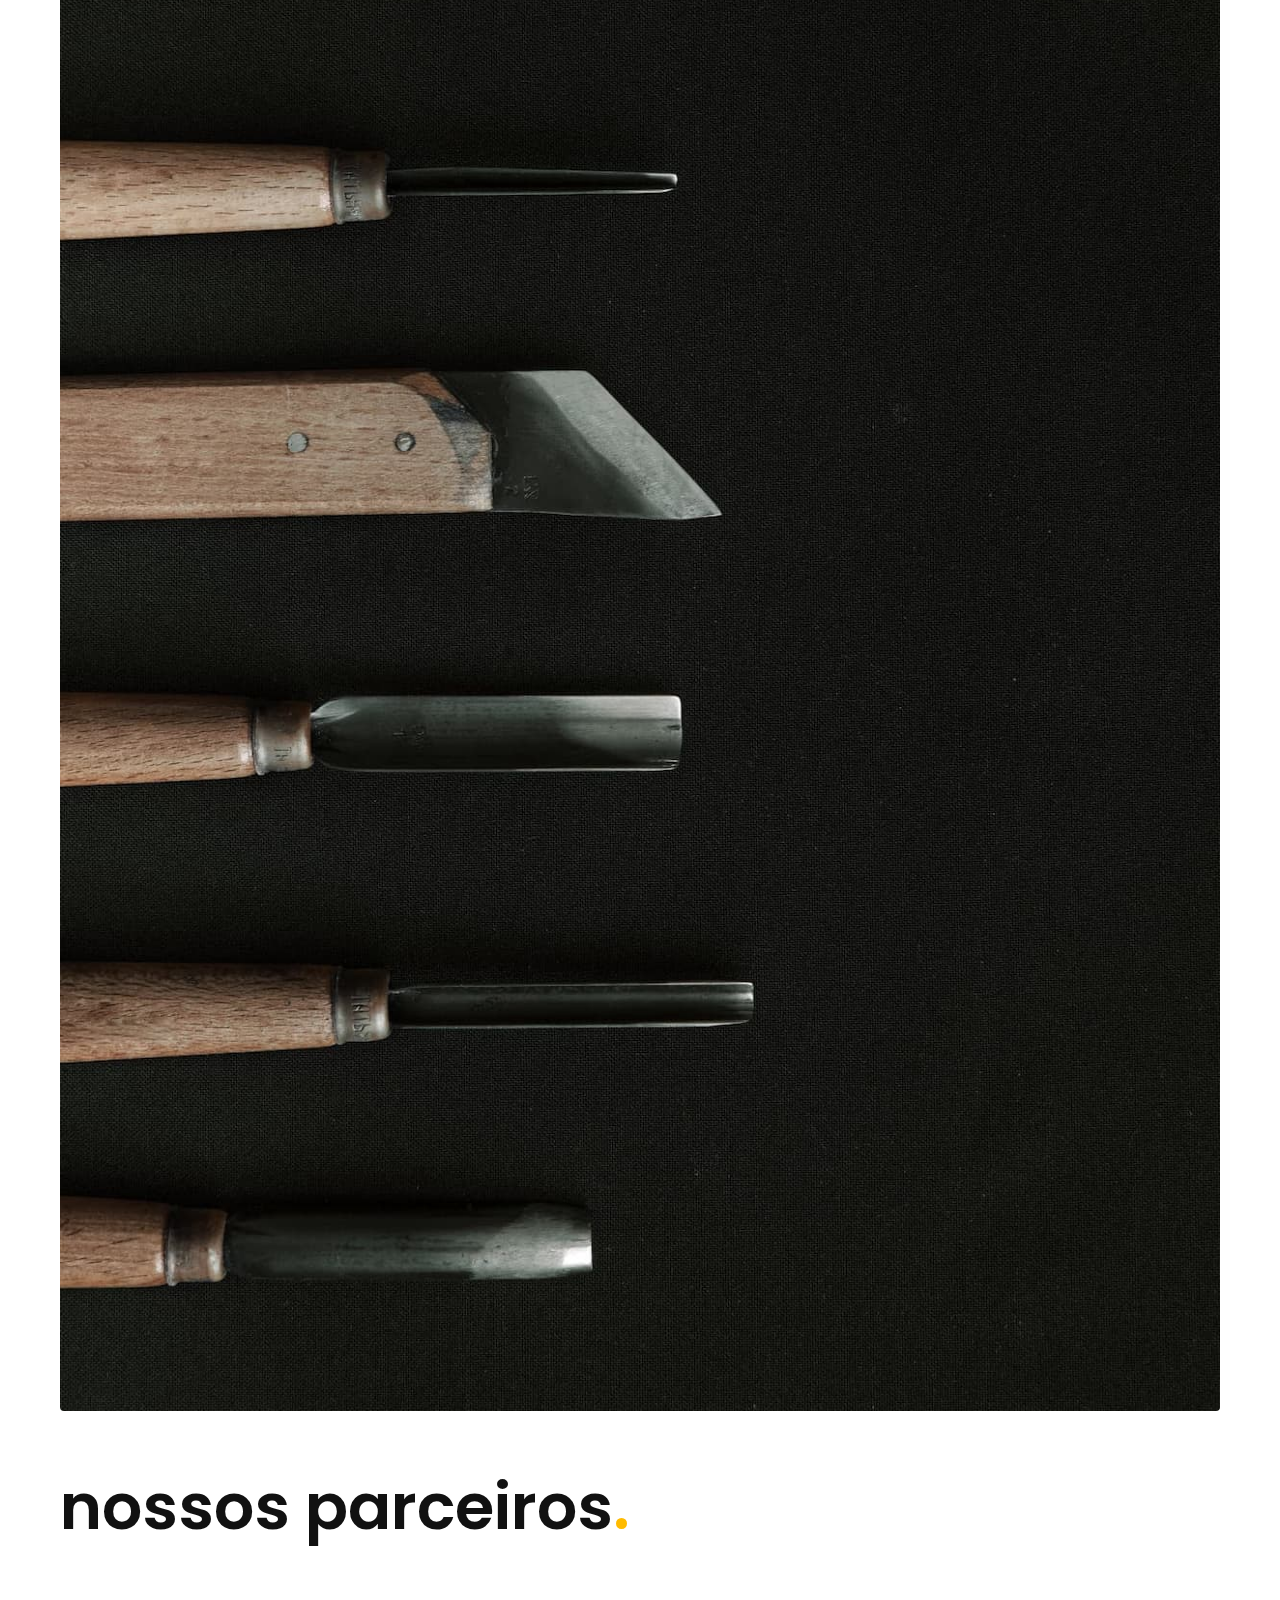
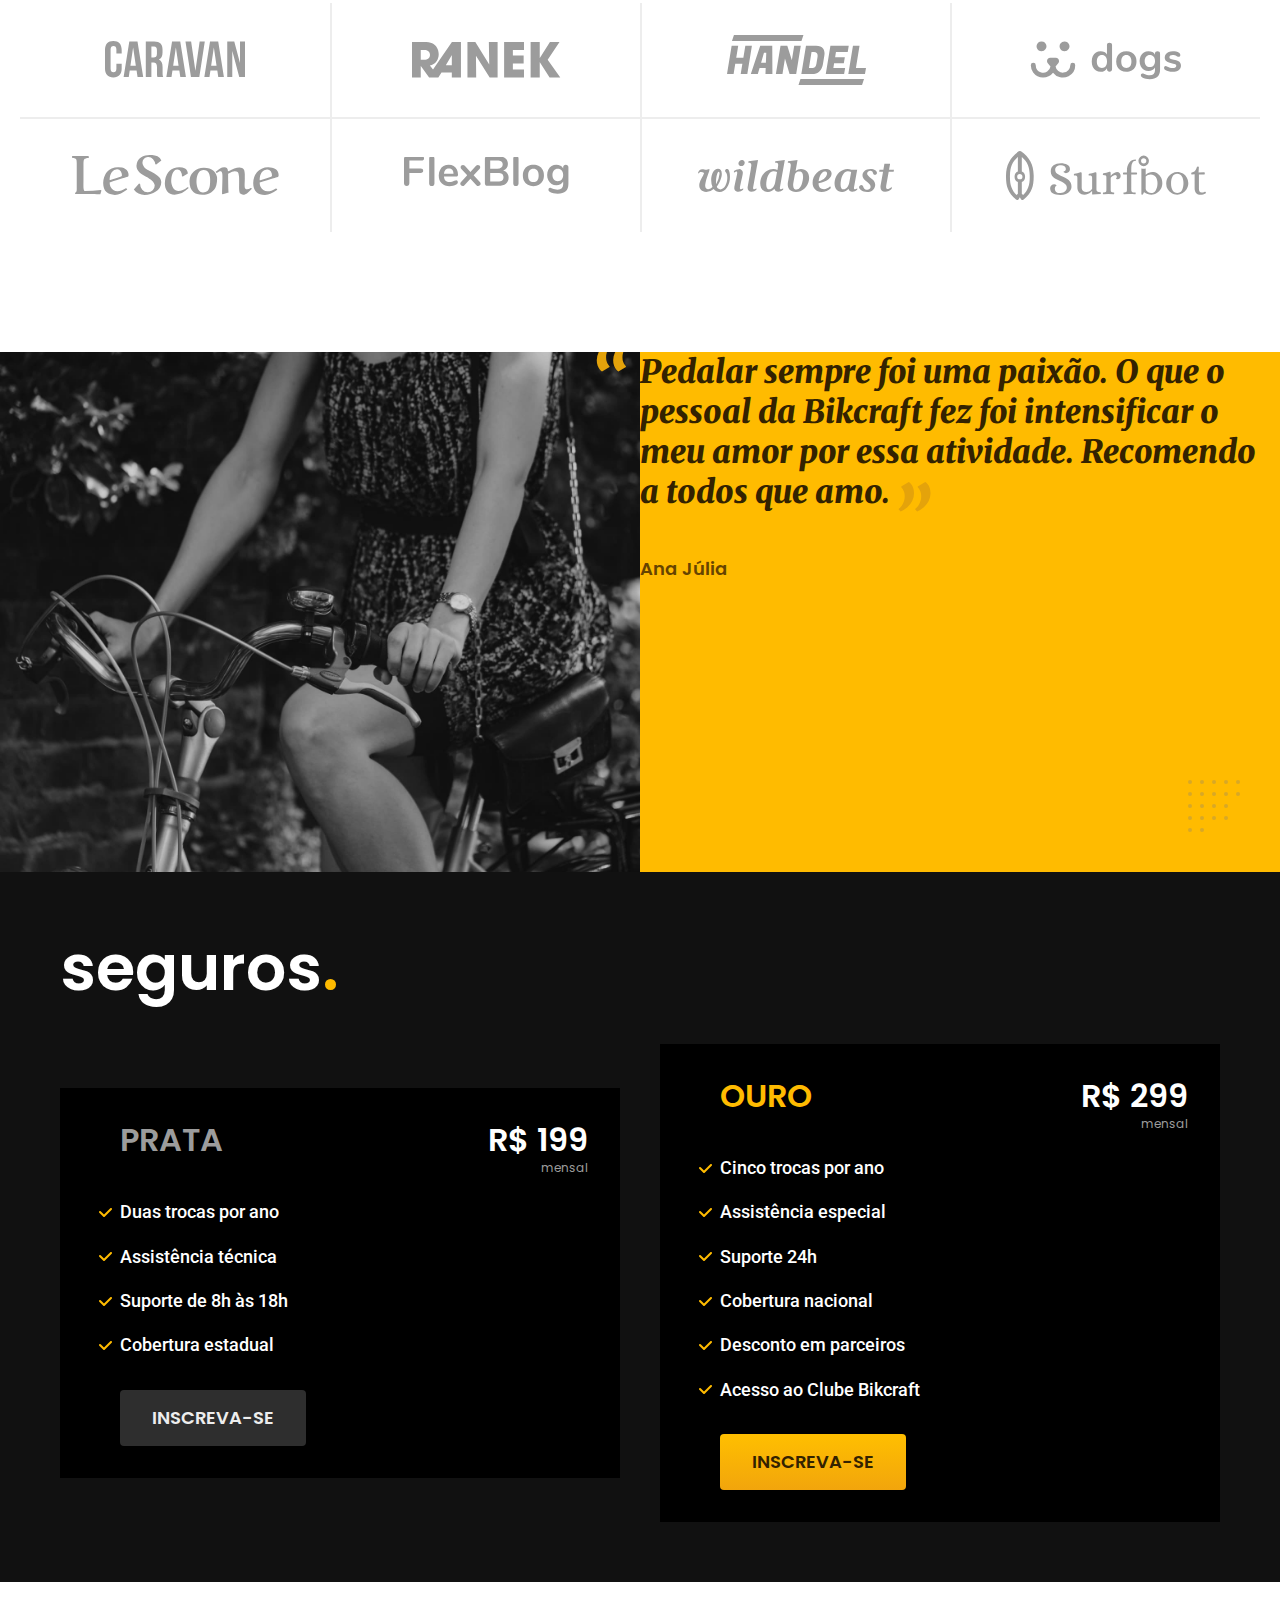
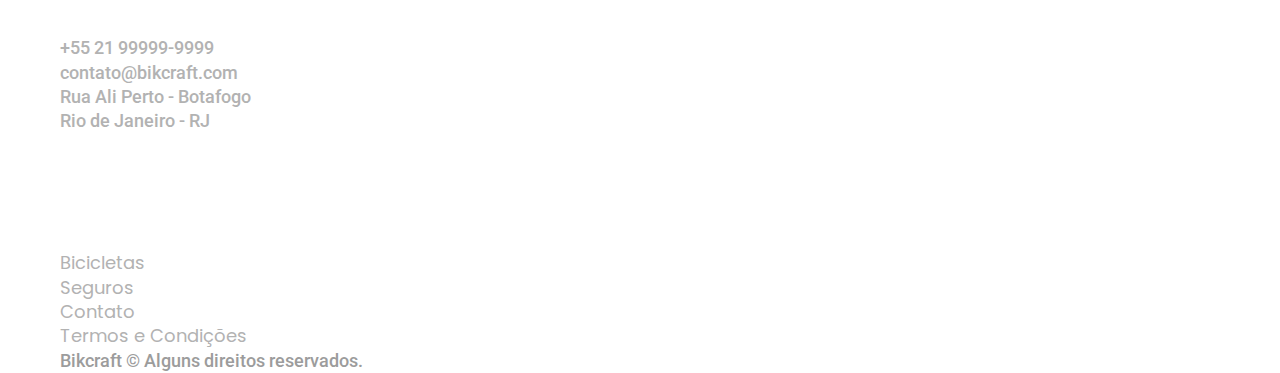
==== commit bfeacb7b: "javascript-inicio" ====
--- a/index.html
+++ b/index.html
@@ -7,17 +7,19 @@
   <meta name="viewport" content="width=device-width, initial-scale=1.0">
   <meta name="description" content="Bicicletas elétricas de alta precisão e qualidade, feitas sob medida para o cliente. Explore o mundo na sua velocidade com a Bikcraft.">
   <link rel="stylesheet" href="/css/style.css">
+  <link rel="preload" href="/css/style.css" as="style">
   <link rel="preconnect" href="https://fonts.googleapis.com">
   <link rel="preconnect" href="https://fonts.gstatic.com" crossorigin>
   <link href="https://fonts.googleapis.com/css2?family=Merriweather:ital,wght@1,900&family=Poppins:wght@400;600&family=Roboto:wght@400;500&display=swap" rel="stylesheet">
   <title>Bikcraft - Bicicletas Elétricas</title>
+
 </head>
 
 
 <body>
   <header class="header-bg">
     <div class="container header">
-      <a href="/index.html"><img src="/bikcraft.svg" alt="Bikcraft"></a>
+      <a href="/index.html"><img src="/bikcraft.svg" width="136" height="32" alt="Bikcraft"></a>
       <nav aria-label="primaria"></nav>
       <ul class="header-menu font-1-m cor-0">
         <li><a href="/bicicletas.html">Bicicletas</a></li>
@@ -34,9 +36,10 @@
         <p class="font-2-l cor-5">Bicicletas elétricas de alta precisão e qualidade, feitas sob medida para você. Explore o mundo na sua velocidade com a Bikcraft.</p>
         <a class="botao" href="/bicicletas.html">Escolha a sua</a>
       </div>
-      <div>
-        <img src="/fotos/introducao.jpg" alt="Bicicleta elétrica">
-      </div>
+      <picture>
+        <source media="(max-width: 800px)" srcset="/bicicletas/nimbus.jpg">
+        <img src=" /fotos/introducao.jpg" width="1280" height="1600" alt="Bicicleta elétrica">
+      </picture>
     </div>
   </main>
   <article class="bicicletas-lista">
@@ -45,21 +48,21 @@
     <ul>
       <li>
         <a href="/bicicletas/magic.html">
-          <img src="/bicicletas/magic-home.jpg" alt="Bicicleta preta">
+          <img src="/bicicletas/magic-home.jpg" width="920" height="1040" alt="Bicicleta preta">
           <h3 class="font-1-xl">Magic Might</h3>
           <span class="font-2-m  cor-8">R$ 2499</span>
         </a>
       </li>
       <li>
         <a href="/bicicletas/nimbus.html">
-          <img src="/bicicletas/nimbus-home.jpg" alt="Bicicleta preta">
+          <img src="/bicicletas/nimbus-home.jpg" width="920" height="1040" alt="Bicicleta preta">
           <h3 class="font-1-xl">Nimbus Stark</h3>
           <span class="font-2-m  cor-8">R$ 4999</span>
         </a>
       </li>
       <li>
         <a href="/bicicletas/nebula.html">
-          <img src="/bicicletas/nebula-home.jpg" alt="Bicicleta preta">
+          <img src="/bicicletas/nebula-home.jpg" width="920" height="1040" alt="Bicicleta preta">
           <h3 class="font-1-xl">Nebula Cosmic</h3>
           <span class="font-2-m  cor-8">R$ 3999</span>
         </a>
@@ -76,19 +79,19 @@
         <a class="link" href="/bicicletas.html">Escolha um modelo</a>
         <div class="tecnologia-vantagens">
           <div>
-            <img src="/icones/eletrica.svg" alt="">
+            <img src="/icones/eletrica.svg" width="24" height="24" alt="">
             <h3 class="font-1-m cor-0">Motor Elétrico</h3>
             <p class="font-2-s cor-5">Toda Bikcraft é equipada com um motor elétrico que possui duração de até 120h. A bateria é recarregada com a sua energia gasta ao pedalar.</p>
           </div>
           <div>
-            <img src="/icones/rastreador.svg" alt="">
+            <img src="/icones/rastreador.svg" width="24" height="24" alt="">
             <h3 class="font-1-m cor-0">Rastreador</h3>
             <p class="font-2-s cor-5">Sabemos o quão preciosa é a sua Bikcraft, por isso adicionamos rastreadores e sistemas anti-furto para garantir o seu sossego. </p>
           </div>
         </div>
       </div>
       <div class="tecnologia-imagem">
-        <img src="fotos/tecnologia.jpg" alt="">
+        <img src="fotos/tecnologia.jpg" width="1200" height="1920" alt="">
       </div>
     </div>
 
@@ -97,14 +100,14 @@
   <section class="parceiros" aria-label="Nossos Parceiros">
     <h2 class="container font-1-xxl">nossos parceiros<span class="cor-p1">.</span></h2>
     <ul>
-      <li><img src="/parceiros/caravan.svg" alt="caravan"></li>
-      <li><img src="/parceiros/ranek.svg" alt="ranek"></li>
-      <li><img src="/parceiros/handel.svg" alt="handel"></li>
-      <li><img src="/parceiros/dogs.svg" alt="dogs"></li>
-      <li><img src="/parceiros/lescone.svg" alt="lescone"></li>
-      <li><img src="/parceiros/flexblog.svg" alt="flexbog"></li>
-      <li><img src="/parceiros/wildbeast.svg" alt="wildbeast.svg"></li>
-      <li><img src="/parceiros/surfbot.svg" alt="surfbot.svg"></li>
+      <li><img src="/parceiros/caravan.svg" width="140" height="38" alt="caravan"></li>
+      <li><img src="/parceiros/ranek.svg" width="149" height="36" alt="ranek"></li>
+      <li><img src="/parceiros/handel.svg" width="139" height="50" alt="handel"></li>
+      <li><img src="/parceiros/dogs.svg" width="152" height="39" alt="dogs"></li>
+      <li><img src="/parceiros/lescone.svg" width="208" height="41" alt="lescone"></li>
+      <li><img src="/parceiros/flexblog.svg" width="165" height="38" alt="flexbog"></li>
+      <li><img src="/parceiros/wildbeast.svg" width="196" height="34" alt="wildbeast.svg"></li>
+      <li><img src="/parceiros/surfbot.svg" width="200" height="49" alt="surfbot.svg"></li>
 
 
     </ul>
@@ -112,7 +115,7 @@
 
   <section class="depoimento" aria-label="Depoimento">
     <div>
-      <img src="/fotos/depoimento.jpg" alt="Pessoa pedalando uma bicicleta Bikcraft.">
+      <img src="/fotos/depoimento.jpg" width="1560" height="1360" alt="Pessoa pedalando uma bicicleta Bikcraft.">
     </div>
     <div class="depoimento-conteudo">
       <blockquote class="font-1-xl cor-p5">
@@ -156,6 +159,49 @@
       </div>
     </div>
   </article>
+
+  <footer class="footer-bg">
+    <div class="footer container">
+      <img src="/bikcraft.svg" width="136" height="32" alt="Bikcraft">
+      <div class="footer-contato">
+        <h3 class="font-2-l-b cor-0">Contato</h3>
+        <ul class="font-2-m cor-5">
+          <li><a href="tel:+5521999999999">+55 21 99999-9999</a></li>
+          <li><a href="mailto:contato@bikcraft.com">contato@bikcraft.com</a></li>
+          <li>Rua Ali Perto - Botafogo</li>
+          <li>Rio de Janeiro - RJ</li>
+        </ul>
+
+        <div class="footer-redes">
+          <a href="/">
+            <img src="/redes/instagram.svg" width="32" height="32" alt="Instagram">
+          </a>
+          <a href="/">
+            <img src="/redes/facebook.svg" width="32" height="32" alt="Facebook">
+          </a>
+          <a href="/">
+            <img src="/redes/youtube.svg" width="32" height="32" alt="Youtube">
+          </a>
+        </div>
+      </div>
+      <div class="footer-informacoes">
+        <h3 class="font-2-l-b cor-0">Informações</h3>
+        <nav>
+          <ul class="font-1-m cor-5">
+            <li><a href="/bicicletas.html">Bicicletas</a></li>
+            <li><a href="/seguros.html">Seguros</a></li>
+            <li><a href="/contato.html">Contato</a></li>
+            <li><a href="/termos.html">Termos e Condições</a></li>
+
+          </ul>
+        </nav>
+      </div>
+      <p class="footer-copy font-2-m cor-6">Bikcraft © Alguns direitos reservados.</p>
+    </div>
+
+    </div>
+  </footer>
+  <script src="/js/script.js"></script>
 </body>
 
 </html>--- a/css/style.css
+++ b/css/style.css
@@ -8,4 +8,15 @@
 @import "home/tecnologia.css";
 @import "home/parceiros.css";
 @import "home/depoimento.css";
-@import "/seguros/seguros.css";+@import "/seguros/seguros.css";
+@import "global/footer.css";
+@import "/css/termos.css";
+@import "bicicletas/bicicletas.css";
+@import "/seguros/vantagens.css";
+@import "/seguros/perguntas.css";
+@import "/css/bicicleta/bicicleta.css";
+@import "/css/bicicleta/seguro.css";
+@import "/css/contato/contato.css";
+@import "/css/contato/lojas.css";
+@import "/css/utilidades/formulario.css";
+@import "/css/orcamento/orcamento.css";--- a/css/style.css
+++ b/css/style.css
@@ -8,4 +8,15 @@
 @import "home/tecnologia.css";
 @import "home/parceiros.css";
 @import "home/depoimento.css";
-@import "/seguros/seguros.css";+@import "/seguros/seguros.css";
+@import "global/footer.css";
+@import "/css/termos.css";
+@import "bicicletas/bicicletas.css";
+@import "/seguros/vantagens.css";
+@import "/seguros/perguntas.css";
+@import "/css/bicicleta/bicicleta.css";
+@import "/css/bicicleta/seguro.css";
+@import "/css/contato/contato.css";
+@import "/css/contato/lojas.css";
+@import "/css/utilidades/formulario.css";
+@import "/css/orcamento/orcamento.css";